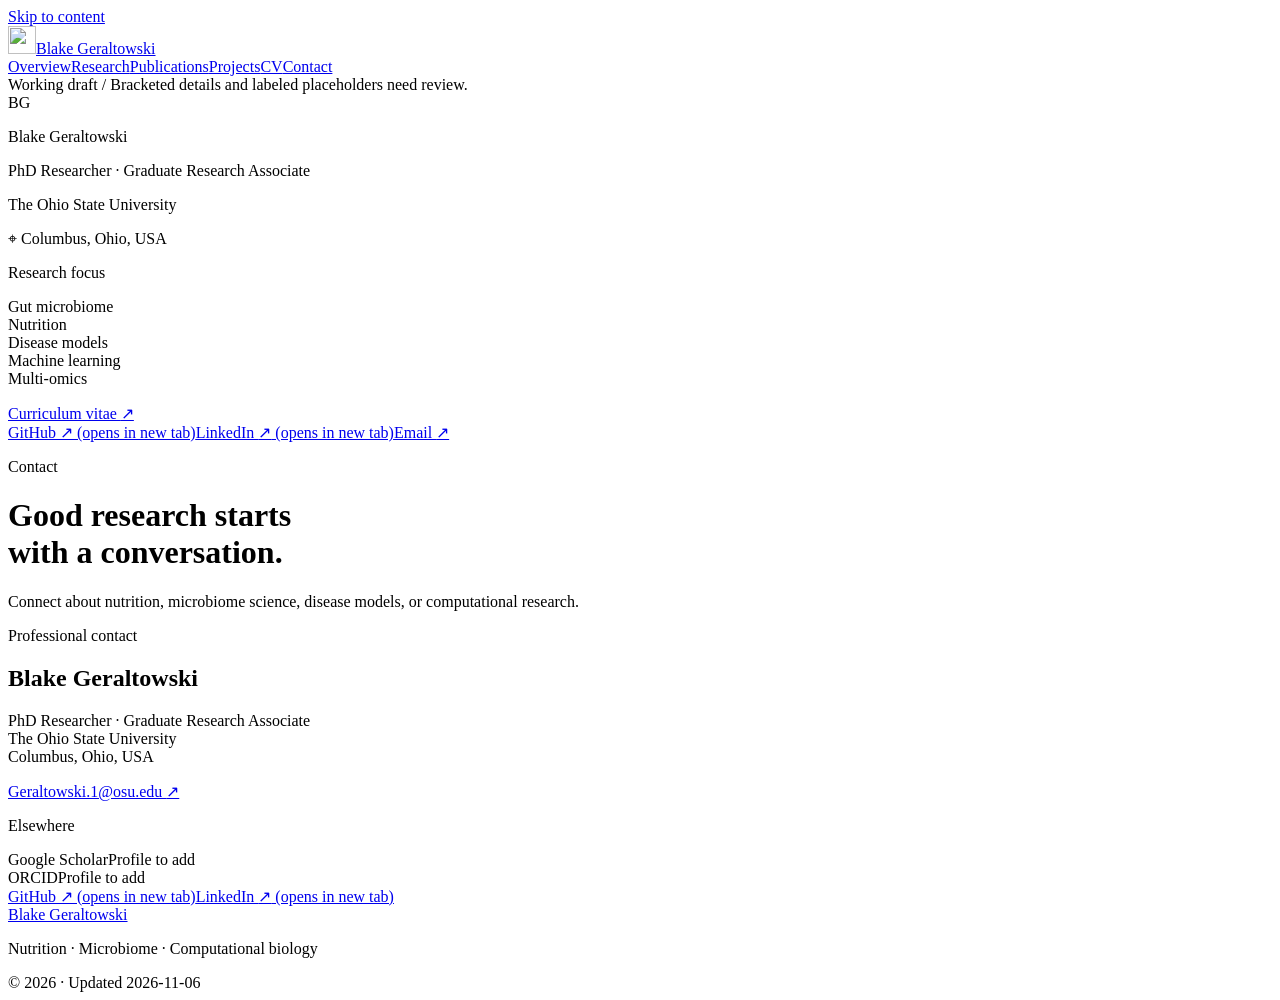
==== index.html @ 0b7410f5 "Add files via upload" ====
<!doctype html>
<html lang="en"><head><meta charset="utf-8"><meta name="viewport" content="width=device-width,initial-scale=1"><title>Contact | Blake Geraltowski — Nutrition & Microbiome Research</title><meta name="description" content="I study how dietary bioactive compounds and fiber interact with the gut microbiome and host biology, with interests in metabolic health, cognitive resilience, and multi-omics approaches."><meta name="theme-color" content="#264f43"><meta name="robots" content="noindex,nofollow"><meta property="og:title" content="Blake Geraltowski — Contact"><meta property="og:description" content="I study how dietary bioactive compounds and fiber interact with the gut microbiome and host biology, with interests in metabolic health, cognitive resilience, and multi-omics approaches."><meta property="og:type" content="website"><link rel="icon" href="../assets/favicon.svg" type="image/svg+xml"><link rel="stylesheet" href="../assets/style.css"><script src="../assets/site.js" defer></script></head>
<body data-page="contact"><a class="skip-link" href="#main">Skip to content</a><header class="site-header"><div class="header-inner"><a class="brand" href="../"><img src="../assets/favicon.svg" width="28" height="28" alt=""><span>Blake Geraltowski</span></a><button type="button" class="menu-toggle" aria-expanded="false" aria-controls="primary-navigation" hidden>Menu <span aria-hidden="true">☰</span></button><nav id="primary-navigation" aria-label="Primary navigation"><a href="../">Overview</a><a href="../research/">Research</a><a href="../publications/">Publications</a><a href="../projects/">Projects</a><a href="../cv/">CV</a><a href="../contact/" aria-current="page">Contact</a></nav></div></header>
<div class="draft-bar"><span class="status-dot" aria-hidden="true"></span> Working draft <span class="draft-divider" aria-hidden="true">/</span> Bracketed details and labeled placeholders need review.</div>
<div class="page-shell"><aside class="profile-sidebar"><div class="profile-monogram" aria-label="Blake Geraltowski initials"><span>BG</span><i aria-hidden="true"></i></div><p class="profile-name">Blake Geraltowski</p><p class="profile-role">PhD Researcher · Graduate Research Associate</p><p class="profile-institution">The Ohio State University</p><p class="profile-location"><span aria-hidden="true">⌖</span> Columbus, Ohio, USA</p><div class="sidebar-rule"></div><p class="eyebrow">Research focus</p><p class="sidebar-focus">Gut microbiome<br>Nutrition<br>Disease models<br>Machine learning<br>Multi-omics</p><a class="sidebar-cv" href="../cv/">Curriculum vitae <span aria-hidden="true">↗</span></a><div class="sidebar-social"><a class="" href="https://github.com/Blaeiou" target="_blank" rel="noopener noreferrer">GitHub <span aria-hidden="true">↗</span><span class="sr-only"> (opens in new tab)</span></a><a class="" href="https://www.linkedin.com/in/blaeio/" target="_blank" rel="noopener noreferrer">LinkedIn <span aria-hidden="true">↗</span><span class="sr-only"> (opens in new tab)</span></a><a href="mailto:Geraltowski.1@osu.edu">Email <span aria-hidden="true">↗</span></a></div></aside><main id="main" tabindex="-1"><header class="page-heading"><p class="eyebrow">Contact</p><h1>Good research starts<br>with a conversation.</h1><p class="lede">Connect about nutrition, microbiome science, disease models, or computational research.</p></header><div class="contact-grid"><section><p class="eyebrow">Professional contact</p><h2>Blake Geraltowski</h2><p>PhD Researcher · Graduate Research Associate<br>The Ohio State University<br>Columbus, Ohio, USA</p><a class="email-link" href="mailto:Geraltowski.1@osu.edu">Geraltowski.1@osu.edu <span aria-hidden="true">↗</span></a></section><section class="profile-links"><p class="eyebrow">Elsewhere</p><div class="profile-link unconfirmed">Google Scholar<span>Profile to add</span></div><div class="profile-link unconfirmed">ORCID<span>Profile to add</span></div><a class="profile-link" href="https://github.com/Blaeiou" target="_blank" rel="noopener noreferrer">GitHub <span aria-hidden="true">↗</span><span class="sr-only"> (opens in new tab)</span></a><a class="profile-link" href="https://www.linkedin.com/in/blaeio/" target="_blank" rel="noopener noreferrer">LinkedIn <span aria-hidden="true">↗</span><span class="sr-only"> (opens in new tab)</span></a></section></div></main></div>
<footer class="site-footer"><a href="../" class="footer-name">Blake Geraltowski</a><p>Nutrition · Microbiome · Computational biology</p><span>© 2026 · Updated 2026-11-06</span></footer></body></html>
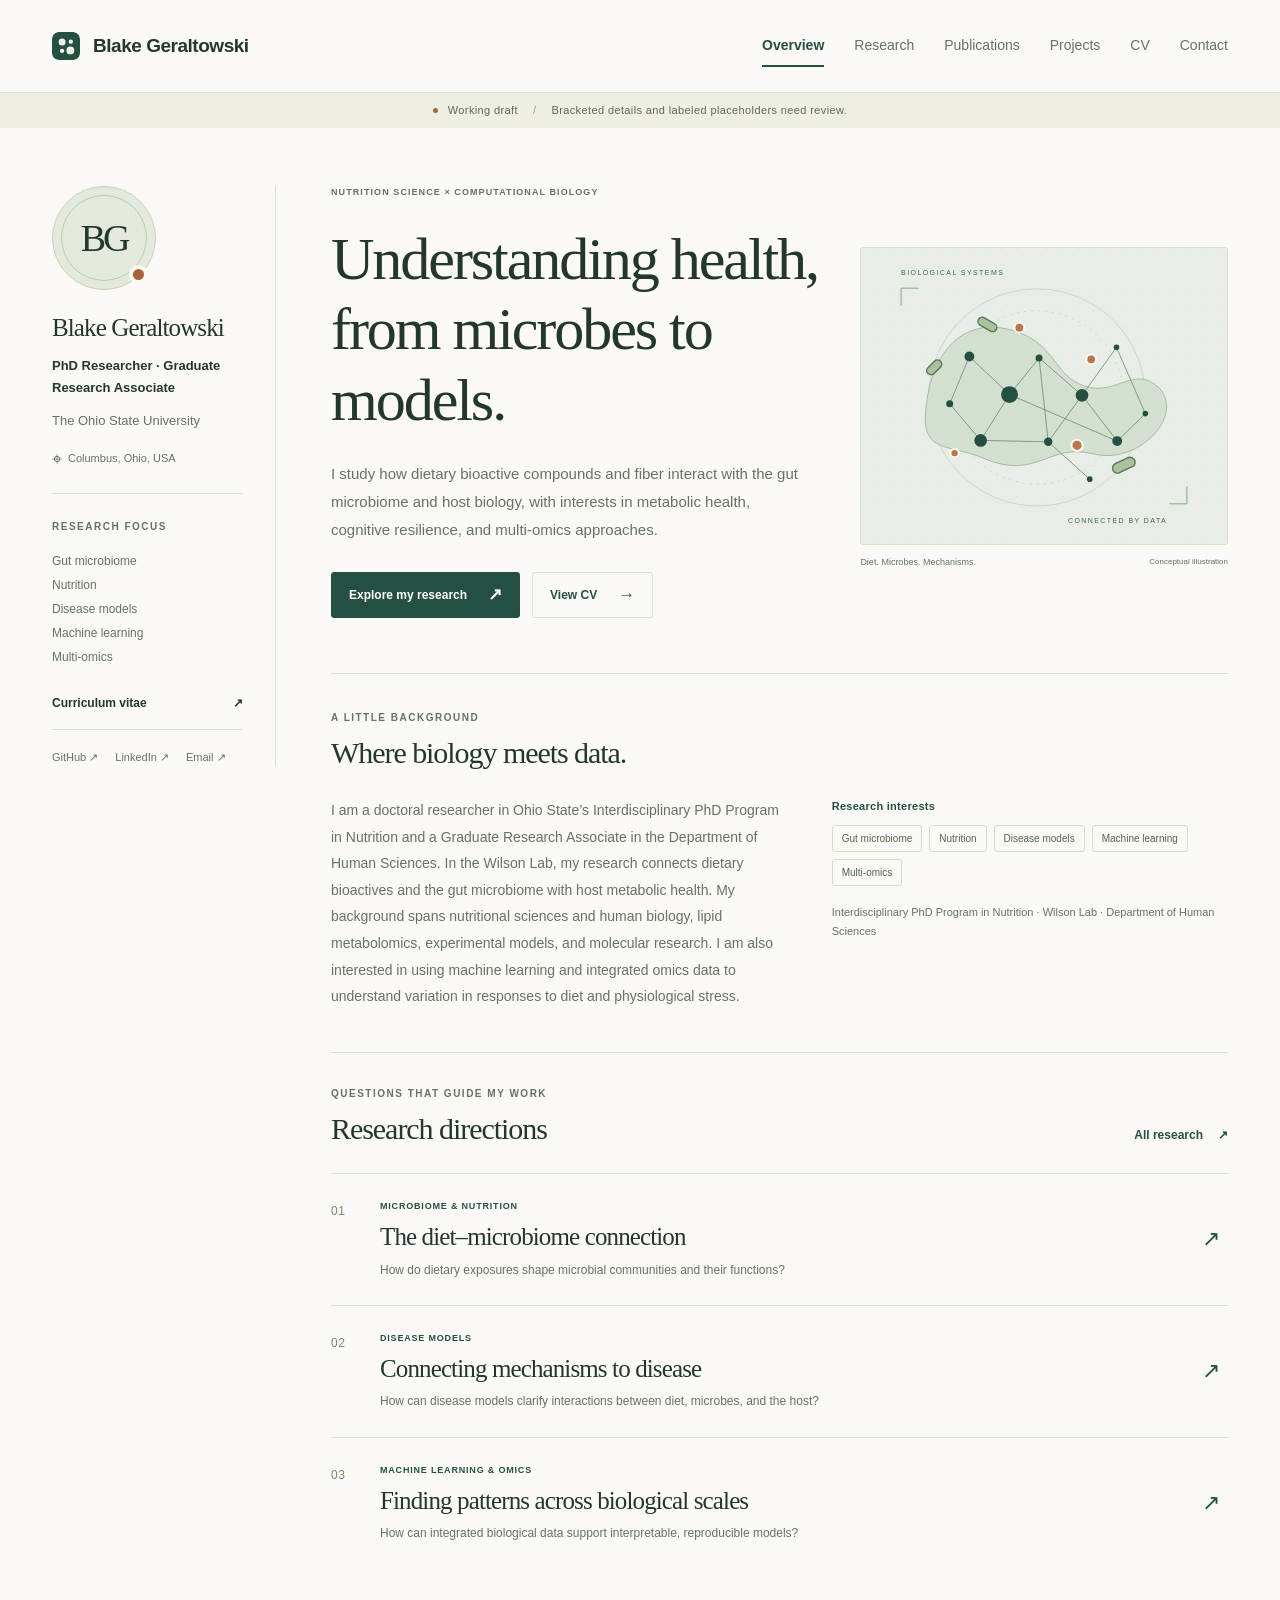
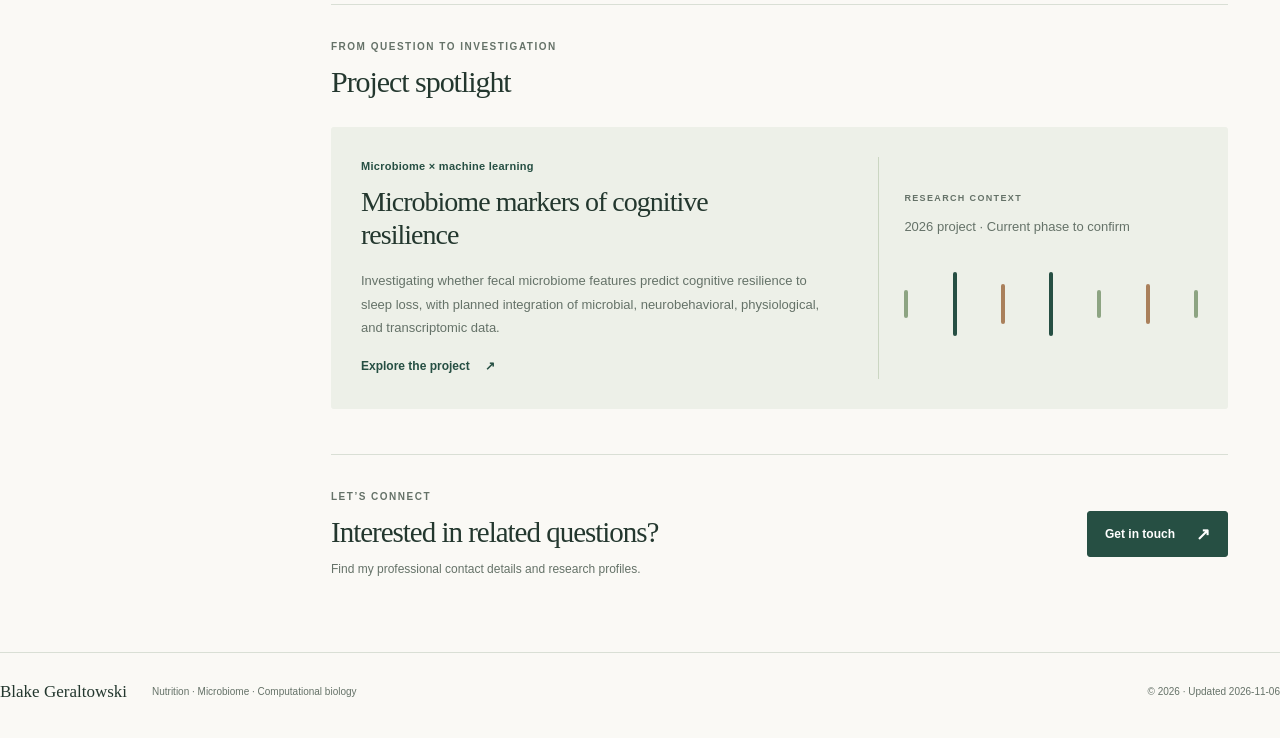
==== commit 368d4b31: "Restore academic website pages and asset folder structure" ====
--- a/index.html
+++ b/index.html
@@ -1,6 +1,10 @@
 <!doctype html>
-<html lang="en"><head><meta charset="utf-8"><meta name="viewport" content="width=device-width,initial-scale=1"><title>Contact | Blake Geraltowski — Nutrition & Microbiome Research</title><meta name="description" content="I study how dietary bioactive compounds and fiber interact with the gut microbiome and host biology, with interests in metabolic health, cognitive resilience, and multi-omics approaches."><meta name="theme-color" content="#264f43"><meta name="robots" content="noindex,nofollow"><meta property="og:title" content="Blake Geraltowski — Contact"><meta property="og:description" content="I study how dietary bioactive compounds and fiber interact with the gut microbiome and host biology, with interests in metabolic health, cognitive resilience, and multi-omics approaches."><meta property="og:type" content="website"><link rel="icon" href="../assets/favicon.svg" type="image/svg+xml"><link rel="stylesheet" href="../assets/style.css"><script src="../assets/site.js" defer></script></head>
-<body data-page="contact"><a class="skip-link" href="#main">Skip to content</a><header class="site-header"><div class="header-inner"><a class="brand" href="../"><img src="../assets/favicon.svg" width="28" height="28" alt=""><span>Blake Geraltowski</span></a><button type="button" class="menu-toggle" aria-expanded="false" aria-controls="primary-navigation" hidden>Menu <span aria-hidden="true">☰</span></button><nav id="primary-navigation" aria-label="Primary navigation"><a href="../">Overview</a><a href="../research/">Research</a><a href="../publications/">Publications</a><a href="../projects/">Projects</a><a href="../cv/">CV</a><a href="../contact/" aria-current="page">Contact</a></nav></div></header>
+<html lang="en"><head><meta charset="utf-8"><meta name="viewport" content="width=device-width,initial-scale=1"><title>Overview | Blake Geraltowski — Nutrition & Microbiome Research</title><meta name="description" content="I study how dietary bioactive compounds and fiber interact with the gut microbiome and host biology, with interests in metabolic health, cognitive resilience, and multi-omics approaches."><meta name="theme-color" content="#264f43"><meta name="robots" content="noindex,nofollow"><link rel="canonical" href="https://blaeiou.github.io/"><meta property="og:url" content="https://blaeiou.github.io/"><meta property="og:title" content="Blake Geraltowski — Overview"><meta property="og:description" content="I study how dietary bioactive compounds and fiber interact with the gut microbiome and host biology, with interests in metabolic health, cognitive resilience, and multi-omics approaches."><meta property="og:type" content="website"><link rel="icon" href="./assets/favicon.svg" type="image/svg+xml"><link rel="stylesheet" href="./assets/style.css"><script src="./assets/site.js" defer></script></head>
+<body data-page="overview"><a class="skip-link" href="#main">Skip to content</a><header class="site-header"><div class="header-inner"><a class="brand" href="./"><img src="./assets/favicon.svg" width="28" height="28" alt=""><span>Blake Geraltowski</span></a><button type="button" class="menu-toggle" aria-expanded="false" aria-controls="primary-navigation" hidden>Menu <span aria-hidden="true">☰</span></button><nav id="primary-navigation" aria-label="Primary navigation"><a href="./" aria-current="page">Overview</a><a href="./research/">Research</a><a href="./publications/">Publications</a><a href="./projects/">Projects</a><a href="./cv/">CV</a><a href="./contact/">Contact</a></nav></div></header>
 <div class="draft-bar"><span class="status-dot" aria-hidden="true"></span> Working draft <span class="draft-divider" aria-hidden="true">/</span> Bracketed details and labeled placeholders need review.</div>
-<div class="page-shell"><aside class="profile-sidebar"><div class="profile-monogram" aria-label="Blake Geraltowski initials"><span>BG</span><i aria-hidden="true"></i></div><p class="profile-name">Blake Geraltowski</p><p class="profile-role">PhD Researcher · Graduate Research Associate</p><p class="profile-institution">The Ohio State University</p><p class="profile-location"><span aria-hidden="true">⌖</span> Columbus, Ohio, USA</p><div class="sidebar-rule"></div><p class="eyebrow">Research focus</p><p class="sidebar-focus">Gut microbiome<br>Nutrition<br>Disease models<br>Machine learning<br>Multi-omics</p><a class="sidebar-cv" href="../cv/">Curriculum vitae <span aria-hidden="true">↗</span></a><div class="sidebar-social"><a class="" href="https://github.com/Blaeiou" target="_blank" rel="noopener noreferrer">GitHub <span aria-hidden="true">↗</span><span class="sr-only"> (opens in new tab)</span></a><a class="" href="https://www.linkedin.com/in/blaeio/" target="_blank" rel="noopener noreferrer">LinkedIn <span aria-hidden="true">↗</span><span class="sr-only"> (opens in new tab)</span></a><a href="mailto:Geraltowski.1@osu.edu">Email <span aria-hidden="true">↗</span></a></div></aside><main id="main" tabindex="-1"><header class="page-heading"><p class="eyebrow">Contact</p><h1>Good research starts<br>with a conversation.</h1><p class="lede">Connect about nutrition, microbiome science, disease models, or computational research.</p></header><div class="contact-grid"><section><p class="eyebrow">Professional contact</p><h2>Blake Geraltowski</h2><p>PhD Researcher · Graduate Research Associate<br>The Ohio State University<br>Columbus, Ohio, USA</p><a class="email-link" href="mailto:Geraltowski.1@osu.edu">Geraltowski.1@osu.edu <span aria-hidden="true">↗</span></a></section><section class="profile-links"><p class="eyebrow">Elsewhere</p><div class="profile-link unconfirmed">Google Scholar<span>Profile to add</span></div><div class="profile-link unconfirmed">ORCID<span>Profile to add</span></div><a class="profile-link" href="https://github.com/Blaeiou" target="_blank" rel="noopener noreferrer">GitHub <span aria-hidden="true">↗</span><span class="sr-only"> (opens in new tab)</span></a><a class="profile-link" href="https://www.linkedin.com/in/blaeio/" target="_blank" rel="noopener noreferrer">LinkedIn <span aria-hidden="true">↗</span><span class="sr-only"> (opens in new tab)</span></a></section></div></main></div>
-<footer class="site-footer"><a href="../" class="footer-name">Blake Geraltowski</a><p>Nutrition · Microbiome · Computational biology</p><span>© 2026 · Updated 2026-11-06</span></footer></body></html>+<div class="page-shell"><aside class="profile-sidebar"><div class="profile-monogram" aria-label="Blake Geraltowski initials"><span>BG</span><i aria-hidden="true"></i></div><p class="profile-name">Blake Geraltowski</p><p class="profile-role">PhD Researcher · Graduate Research Associate</p><p class="profile-institution">The Ohio State University</p><p class="profile-location"><span aria-hidden="true">⌖</span> Columbus, Ohio, USA</p><div class="sidebar-rule"></div><p class="eyebrow">Research focus</p><p class="sidebar-focus">Gut microbiome<br>Nutrition<br>Disease models<br>Machine learning<br>Multi-omics</p><a class="sidebar-cv" href="./cv/">Curriculum vitae <span aria-hidden="true">↗</span></a><div class="sidebar-social"><a class="" href="https://github.com/Blaeiou" target="_blank" rel="noopener noreferrer">GitHub <span aria-hidden="true">↗</span><span class="sr-only"> (opens in new tab)</span></a><a class="" href="https://www.linkedin.com/in/blaeio/" target="_blank" rel="noopener noreferrer">LinkedIn <span aria-hidden="true">↗</span><span class="sr-only"> (opens in new tab)</span></a><a href="mailto:Geraltowski.1@osu.edu">Email <span aria-hidden="true">↗</span></a></div></aside><main id="main" tabindex="-1"><section class="hero"><div class="hero-copy"><p class="eyebrow">Nutrition science × computational biology</p><h1>Understanding health, from microbes to models.</h1><p class="hero-intro">I study how dietary bioactive compounds and fiber interact with the gut microbiome and host biology, with interests in metabolic health, cognitive resilience, and multi-omics approaches.</p><div class="button-row"><a class="button primary" href="./research/">Explore my research <span aria-hidden="true">↗</span></a><a class="button secondary" href="./cv/">View CV <span aria-hidden="true">→</span></a></div></div><figure class="hero-art"><img src="./assets/research-map.svg" width="520" height="420" alt="Abstract microbial forms and a connected network represent research across biological scales."><figcaption>Diet. Microbes. Mechanisms. <span>Conceptual illustration</span></figcaption></figure></section>
+  <section class="about-section"><div class="section-heading"><div><p class="eyebrow">A little background</p><h2>Where biology meets data.</h2></div></div><div class="about-columns"><p>I am a doctoral researcher in Ohio State’s Interdisciplinary PhD Program in Nutrition and a Graduate Research Associate in the Department of Human Sciences. In the Wilson Lab, my research connects dietary bioactives and the gut microbiome with host metabolic health. My background spans nutritional sciences and human biology, lipid metabolomics, experimental models, and molecular research. I am also interested in using machine learning and integrated omics data to understand variation in responses to diet and physiological stress.</p><div><p class="small-label">Research interests</p><div class="tags"><span class="tag ">Gut microbiome</span><span class="tag ">Nutrition</span><span class="tag ">Disease models</span><span class="tag ">Machine learning</span><span class="tag ">Multi-omics</span></div><p class="subtle-note">Interdisciplinary PhD Program in Nutrition · Wilson Lab · Department of Human Sciences</p></div></div></section>
+  <section class="research-overview"><div class="section-heading"><div><p class="eyebrow">Questions that guide my work</p><h2>Research directions</h2></div><a class="text-link" href="./research/">All research <span aria-hidden="true">↗</span></a></div><div class="research-list"><a class="research-row" href="./research/#microbiome-nutrition"><span class="row-number">01</span><div><p class="small-label">Microbiome &amp; nutrition</p><h3>The diet–microbiome connection</h3><p>How do dietary exposures shape microbial communities and their functions?</p></div><span class="row-arrow" aria-hidden="true">↗</span></a><a class="research-row" href="./research/#disease-models"><span class="row-number">02</span><div><p class="small-label">Disease models</p><h3>Connecting mechanisms to disease</h3><p>How can disease models clarify interactions between diet, microbes, and the host?</p></div><span class="row-arrow" aria-hidden="true">↗</span></a><a class="research-row" href="./research/#ml-omics"><span class="row-number">03</span><div><p class="small-label">Machine learning &amp; omics</p><h3>Finding patterns across biological scales</h3><p>How can integrated biological data support interpretable, reproducible models?</p></div><span class="row-arrow" aria-hidden="true">↗</span></a></div></section>
+  <section class="featured-project"><div class="section-heading"><div><p class="eyebrow">From question to investigation</p><h2>Project spotlight</h2></div></div><div class="spotlight-inner"><div><p class="small-label">Microbiome × machine learning</p><h3>Microbiome markers of cognitive resilience</h3><p>Investigating whether fecal microbiome features predict cognitive resilience to sleep loss, with planned integration of microbial, neurobehavioral, physiological, and transcriptomic data.</p><a class="text-link" href="./projects/#microbiome-cognitive-resilience">Explore the project <span aria-hidden="true">↗</span></a></div><div class="project-aside"><p class="eyebrow">Research context</p><p>2026 project · Current phase to confirm</p><div class="line-motif" aria-hidden="true"><i></i><i></i><i></i><i></i><i></i><i></i><i></i></div></div></div></section>
+  <section class="contact-strip"><div><p class="eyebrow">Let’s connect</p><h2>Interested in related questions?</h2><p>Find my professional contact details and research profiles.</p></div><a class="button primary" href="./contact/">Get in touch <span aria-hidden="true">↗</span></a></section></main></div>
+<footer class="site-footer"><a href="./" class="footer-name">Blake Geraltowski</a><p>Nutrition · Microbiome · Computational biology</p><span>© 2026 · Updated 2026-11-06</span></footer></body></html>
--- a/assets/style.css
+++ b/assets/style.css
@@ -0,0 +1,200 @@
+@charset "UTF-8";
+:root{--paper:#faf9f5;--white:#fffefa;--ink:#23372e;--green:#264f43;--green-hover:#173b30;--muted:#657268;--line:#d9dfd5;--soft:#edf0e8;--amber:#85572b;--serif:Georgia,'Times New Roman',serif;--sans:'Segoe UI',Arial,sans-serif}
+*{box-sizing:border-box}
+html{scroll-behavior:smooth;scroll-padding-top:32px}
+body{margin:0;background:var(--paper);color:var(--ink);font:16px/1.65 var(--sans);-webkit-font-smoothing:antialiased}
+body,input,select,button{font-family:var(--sans)}
+a{color:inherit;text-decoration:none}
+button,input,select{font-size:inherit}
+button,a,input,summary,select{-webkit-tap-highlight-color:transparent}
+button{cursor:pointer}
+button:disabled{cursor:default}
+:focus-visible{outline:3px solid #a2502f;outline-offset:5px}
+[hidden]{display:none!important}
+::selection{background:#d5e2cb;color:#173b30}
+img{max-width:100%;height:auto;display:block}
+p{margin:0 0 1em}
+h1,h2,h3,h4{margin:0 0 .65em;font-weight:400;line-height:1.18;letter-spacing:-.035em}
+h1,h2,h3{font-family:var(--serif)}
+h1{font-size:clamp(42px,4.7vw,66px)}
+h2{font-size:34px}
+h3{font-size:26px}
+h4{font-family:var(--serif);font-size:22px}
+.sr-only{position:absolute!important;width:1px;height:1px;padding:0;margin:-1px;overflow:hidden;clip:rect(0,0,0,0);white-space:nowrap;border:0}
+.skip-link{position:fixed;top:-70px;left:24px;background:var(--green);padding:12px 20px;color:white;z-index:10}
+.skip-link:focus{top:12px}
+.site-header{background:var(--paper);border-bottom:1px solid var(--line)}
+.header-inner{max-width:1440px;margin:auto;min-height:92px;padding:18px 52px;display:flex;align-items:center;justify-content:space-between;gap:30px}
+.brand{font-size:19px;font-weight:650;display:flex;align-items:center;gap:13px;letter-spacing:-.025em;white-space:nowrap}
+.brand img{border-radius:7px}
+#primary-navigation{display:flex;gap:30px;align-items:center}
+#primary-navigation a{color:var(--muted);font-size:14px;padding:12px 0;position:relative}
+#primary-navigation a:hover{color:var(--green)}
+#primary-navigation [aria-current=page]{color:var(--green);font-weight:650}
+#primary-navigation [aria-current=page]::after{content:'';position:absolute;height:2px;background:var(--green);bottom:3px;left:0;right:0}
+.menu-toggle{display:none;background:transparent;border:1px solid var(--line);border-radius:4px;padding:8px 12px;color:var(--green)}
+.draft-bar{display:flex;justify-content:center;align-items:center;gap:10px;min-height:35px;padding:7px 20px;background:#eeeee5;color:#616955;font-size:11px;letter-spacing:.035em}
+.status-dot{height:5px;width:5px;border-radius:50%;background:#92733e;flex-shrink:0}
+.draft-divider{color:#939e8f;margin:0 5px}
+.page-shell{max-width:1440px;margin:auto;display:grid;grid-template-columns:224px minmax(0,1fr);gap:55px;padding:58px 52px 72px}
+.profile-sidebar{border-right:1px solid var(--line);padding-right:32px;align-self:start;position:sticky;top:32px}
+.profile-monogram{width:104px;height:104px;border-radius:50%;background:#e3e9dc;display:grid;place-items:center;position:relative;margin-bottom:23px;border:1px solid #c7d1be}
+.profile-monogram::after{content:'';position:absolute;inset:8px;border:1px solid #bccbb0;border-radius:50%}
+.profile-monogram span{font:38px var(--serif);letter-spacing:-.08em;position:relative;z-index:1}
+.profile-monogram i{position:absolute;width:19px;height:19px;background:#a7633c;bottom:5px;right:7px;border-radius:50%;border:4px solid var(--paper);z-index:2}
+.portrait{width:104px;height:104px;object-fit:cover;border-radius:50%;margin-bottom:23px}
+.profile-name{font-family:var(--serif);font-size:25px;line-height:1.2;letter-spacing:-.035em;margin-bottom:12px}
+.profile-role{font-size:13px;line-height:1.7;margin-bottom:11px;font-weight:600}
+.profile-institution{font-size:13px;line-height:1.7;color:var(--muted);margin-bottom:18px}
+.profile-location{font-size:11px;color:var(--muted);display:flex;gap:6px;line-height:1.5}
+.profile-location span{font-size:18px;line-height:1}
+.sidebar-rule{height:1px;background:var(--line);margin:25px 0}
+.eyebrow{font-size:10px;line-height:1.5;font-weight:650;letter-spacing:.15em;text-transform:uppercase;margin-bottom:15px;color:var(--muted)}
+.sidebar-focus{font-size:12px;line-height:2;color:var(--muted);margin-bottom:25px}
+.sidebar-cv{font-size:12px;font-weight:650;display:flex;justify-content:space-between;gap:10px;border-bottom:1px solid var(--line);padding-bottom:15px}
+.sidebar-social{padding-top:18px;display:flex;flex-wrap:wrap;gap:11px 17px}
+.sidebar-social a{font-size:11px;color:var(--muted)}
+.sidebar-social a:hover{color:var(--green);text-decoration:underline}
+main{min-width:0;outline:none}
+.hero{display:grid;grid-template-columns:minmax(0,1.15fr) minmax(250px,.85fr);gap:32px;align-items:center;padding:0 0 55px}
+.hero h1{max-width:580px;margin-bottom:24px}
+.hero .eyebrow{margin-bottom:24px;letter-spacing:.12em;font-size:9px}
+.hero-intro{font-size:15px;line-height:1.85;color:var(--muted);max-width:470px;margin-bottom:28px}
+.button-row{display:flex;flex-wrap:wrap;gap:12px;align-items:center}
+.button{display:inline-flex;align-items:center;justify-content:center;gap:21px;font-size:12px;line-height:1.5;padding:13px 17px;border-radius:3px;border:1px solid var(--line);font-weight:600;min-height:46px;transition:background .18s,color .18s}
+.primary{background:var(--green);border-color:var(--green);color:#fff}
+.primary:hover{background:var(--green-hover);border-color:var(--green-hover)}
+.secondary{background:transparent;color:var(--green)}
+.secondary:hover{background:var(--soft);border-color:#b9c6b6}
+.button span{font-size:17px;line-height:1}
+.hero-art{margin:0;align-self:center;position:relative;padding-top:13px}
+.hero-art img{width:100%;border:1px solid #d8e0d0;border-radius:3px}
+.hero-art figcaption{font-size:9px;color:var(--muted);padding-top:10px;display:flex;justify-content:space-between;gap:10px}
+.hero-art figcaption span{font-size:8px}
+.about-section{border-top:1px solid var(--line);padding:36px 0 42px}
+.section-heading{display:flex;justify-content:space-between;gap:20px;align-items:flex-end;margin-bottom:27px}
+.section-heading h2{font-size:30px;margin:0}
+.section-heading .eyebrow{margin-bottom:10px}
+.about-columns{display:grid;grid-template-columns:1.15fr 1fr;gap:45px}
+.about-columns>p{font-size:14px;line-height:1.9;color:var(--muted);margin-bottom:0}
+.small-label{font-size:11px;font-weight:650;letter-spacing:.025em;margin-bottom:10px;color:var(--green)}
+.tags{display:flex;flex-wrap:wrap;gap:7px}
+.tag{border:1px solid #d4dccc;border-radius:3px;font-size:10px;line-height:1.5;padding:5px 9px;color:#536550;background:transparent}
+.tag.quiet{border-color:transparent;background:#f0f1eb;color:var(--muted)}
+.subtle-note{font-size:11px!important;line-height:1.7!important;color:var(--muted);margin:17px 0 0}
+.text-link{font-size:12px;font-weight:600;color:var(--green);display:inline-flex;gap:15px;align-items:center;white-space:nowrap}
+.text-link:hover{text-decoration:underline;text-underline-offset:4px}
+.research-overview{padding:33px 0 36px;border-top:1px solid var(--line)}
+.research-row{display:grid;grid-template-columns:30px 1fr 20px;gap:19px;border-top:1px solid var(--line);padding:25px 6px 25px 0;align-items:start;transition:background .18s}
+.research-row:hover{background:#eef0e8}
+.row-number{font:12px/1.6 var(--sans);color:#798771;letter-spacing:.05em;padding-top:3px}
+.research-row .small-label{font-size:9px;letter-spacing:.09em;text-transform:uppercase;margin-bottom:8px}
+.research-row h3{font-size:25px;margin-bottom:8px}
+.research-row p:last-child{font-size:12px;color:var(--muted);line-height:1.7;margin:0}
+.row-arrow{font-size:22px;color:var(--green);padding-top:22px}
+.featured-project{border-top:1px solid var(--line);padding-top:34px;margin-bottom:45px}
+.spotlight-inner{display:grid;grid-template-columns:1.5fr 1fr;background:var(--soft);padding:30px;gap:38px;border-radius:3px}
+.spotlight-inner h3{font-size:28px;max-width:450px}
+.spotlight-inner p:not(.small-label):not(.eyebrow){font-size:13px;line-height:1.8;color:var(--muted)}
+.project-aside{border-left:1px solid #cbd6c2;padding:0 0 0 25px;display:flex;flex-direction:column;justify-content:center}
+.project-aside .eyebrow{font-size:9px;margin-bottom:10px}
+.line-motif{display:flex;align-items:center;justify-content:space-between;height:80px;gap:7px;margin-top:12px}
+.line-motif i{display:block;width:4px;height:35%;background:#8da482;border-radius:4px}
+.line-motif i:nth-child(2n){height:80%;background:var(--green)}
+.line-motif i:nth-child(3n){height:50%;background:#aa805b}
+.contact-strip{display:flex;justify-content:space-between;gap:30px;align-items:center;border-top:1px solid var(--line);padding-top:34px}
+.contact-strip h2{font-size:29px;margin-bottom:11px}
+.contact-strip p:not(.eyebrow){font-size:12px;color:var(--muted);margin:0}
+.contact-strip .eyebrow{margin-bottom:11px}
+.contact-strip .button{flex-shrink:0}
+.site-footer{max-width:1336px;margin:0 auto;padding:25px 0 32px;border-top:1px solid var(--line);display:flex;align-items:center;gap:25px;font-size:10px;color:var(--muted)}
+.site-footer .footer-name{font-family:var(--serif);font-size:17px;color:var(--ink)}
+.site-footer p{margin:0;flex:1}
+.page-heading{padding:0 0 38px}
+.page-heading h1{margin-bottom:23px;max-width:860px}
+.lede{font-size:16px;line-height:1.85;color:var(--muted);max-width:690px;margin-bottom:0}
+.research-intro{display:grid;grid-template-columns:1fr 1.15fr;gap:38px;align-items:center;background:var(--soft);padding:25px;margin-bottom:48px}
+.research-intro img{width:100%}
+.research-intro h2{font-size:29px}
+.research-intro p:not(.eyebrow){font-size:13px;color:var(--muted)}
+.research-detail{display:grid;grid-template-columns:135px 1fr;gap:30px;border-top:1px solid var(--line);padding:40px 0;scroll-margin-top:30px}
+.detail-index{font:22px var(--serif);color:#7b8b71;padding-top:5px}
+.detail-index span{display:block;font:10px/1.7 var(--sans);text-transform:uppercase;letter-spacing:.08em;max-width:105px;margin-top:10px}
+.research-detail h2{font-size:34px;max-width:600px}
+.research-detail p{font-size:14px;color:var(--muted)}
+.research-detail .research-question{font-family:var(--serif);font-size:20px;color:var(--green);line-height:1.5;letter-spacing:-.015em}
+.research-detail .small-label{font-size:10px;margin-top:25px;color:var(--green)}
+.editorial-note{background:#f0eee4;border-left:2px solid #a98755;padding:16px 20px;font-size:12px;line-height:1.8;color:#6c624e;margin-bottom:30px}
+.publication-toolbar{display:flex;gap:20px;margin:20px 0;align-items:end}
+.publication-toolbar label{display:flex;flex-direction:column;gap:8px;color:var(--muted);font-size:11px}
+.search-label{flex:1}
+input[type=search],select{border:1px solid #c5d0bf;background:var(--white);border-radius:3px;color:var(--ink);height:46px;padding:10px 13px;font-size:13px;max-width:100%;min-width:0}
+select{min-width:130px}
+.filter-chips{display:flex;flex-wrap:wrap;gap:8px;margin-bottom:25px}
+.filter-chip{font-size:11px;border:1px solid var(--line);background:transparent;color:var(--green);border-radius:20px;padding:9px 15px}
+.filter-chip[aria-pressed=true]{background:var(--green);color:white;border-color:var(--green)}
+.filter-chip:hover{border-color:var(--green)}
+.results-heading{display:flex;align-items:center;justify-content:space-between;gap:20px;border-bottom:1px solid var(--line);padding:14px 0}
+.results-heading p{font-size:11px;color:var(--muted);margin:0}
+.results-heading .subtle-note{font-size:10px!important;margin:0;text-align:right;max-width:250px}
+.publication{border-bottom:1px solid var(--line);padding:28px 0}
+.publication-top{display:flex;align-items:center;justify-content:space-between;gap:20px;margin-bottom:15px}
+.publication-year{font-size:11px;color:var(--muted)}
+.placeholder-label{color:var(--amber);font-size:10px;margin-bottom:8px}
+.publication h2{font-size:27px;line-height:1.35;max-width:780px;margin-bottom:15px}
+.authors{font-size:13px;color:var(--muted);margin-bottom:5px}
+.venue{font-size:13px;font-style:italic;color:var(--muted);margin-bottom:12px}
+.publication-actions{display:flex;gap:20px;flex-wrap:wrap;align-items:start;margin-top:20px;font-size:11px}
+.publication-actions>a{font-weight:600;text-decoration:underline;text-underline-offset:4px}
+.publication-actions details{flex:1;min-width:150px}
+summary{cursor:pointer;width:fit-content;font-size:12px;color:var(--green)}
+details p{font-size:13px;color:var(--muted);max-width:650px;padding:14px 0 0;margin-bottom:0}
+.text-button{background:transparent;padding:0;border:0;font-size:11px;color:var(--green);text-decoration:underline;text-underline-offset:4px;line-height:1.7}
+.empty-state{text-align:center;padding:60px 20px}
+.empty-state p{font-size:14px;color:var(--muted)}
+.project-jump{display:grid;grid-template-columns:repeat(3,1fr);gap:18px;padding-bottom:35px}
+.project-jump a{border-top:1px solid var(--line);padding:15px 0;font-size:12px;line-height:1.65;display:flex;flex-direction:column;gap:10px}
+.project-jump a:hover{color:#537b42}
+.project-jump span:first-child{font-size:10px;color:var(--muted)}
+.project-jump span:last-child{font-size:20px}
+.project-detail{border-top:1px solid var(--line);padding:36px 0 40px;scroll-margin-top:30px}
+.project-heading{display:flex;gap:20px;align-items:start}
+.project-heading .row-number{padding-top:1px}
+.project-heading .eyebrow{font-size:9px;margin-bottom:12px}
+.project-heading h2{font-size:36px;max-width:660px}
+.project-status{font-size:11px;color:#727b63;margin:0 0 20px 37px}
+.project-summary{font-size:16px;line-height:1.8;margin-left:37px;max-width:720px;color:var(--muted)}
+.project-detail dl{margin:28px 0 0 37px}
+.project-detail dl>div{display:grid;grid-template-columns:145px 1fr;gap:25px;border-top:1px solid var(--line);padding:20px 0}
+dt{font-size:11px;font-weight:650;color:var(--green)}
+dd{font-size:13px;color:var(--muted);margin:0;line-height:1.9}
+.cv-header{border-bottom:1px solid var(--line);margin-bottom:35px}
+.cv-header .button-row{margin-top:23px}
+.cv-layout{display:grid;grid-template-columns:145px 1fr;gap:35px}
+.cv-toc{position:sticky;top:32px;align-self:start;border-right:1px solid var(--line);padding-right:20px}
+.cv-toc .eyebrow{font-size:9px}
+.cv-toc a{font-size:10px;color:var(--muted);line-height:1.6;display:block;margin-bottom:13px}
+.cv-toc a:hover{color:var(--green);text-decoration:underline}
+.cv-body{min-width:0}
+.cv-body p,.cv-body li{font-size:13px;color:var(--muted);line-height:1.85;overflow-wrap:anywhere}
+.cv-body>p:first-child{font-size:24px;font-family:var(--serif);color:var(--ink)}
+.cv-body>p:first-child strong{font-weight:400}
+.cv-body h2{border-top:1px solid var(--line);font-size:28px;margin:34px 0 23px;padding-top:27px;scroll-margin-top:30px}
+.cv-body h3{font-size:20px;line-height:1.4;margin:25px 0 10px}
+.cv-body ul{padding-left:18px;margin:0 0 20px}
+.cv-body li{padding-left:3px;margin-bottom:6px}
+.cv-body a{text-decoration:underline;text-underline-offset:3px;color:var(--green)}
+.contact-grid{display:grid;grid-template-columns:1fr 1fr;gap:60px;border-top:1px solid var(--line);padding-top:40px}
+.contact-grid h2{font-size:32px}
+.contact-grid p:not(.eyebrow){font-size:14px;line-height:1.9;color:var(--muted)}
+.email-link{font-size:16px;color:var(--green);text-decoration:underline;text-underline-offset:5px;overflow-wrap:anywhere}
+.profile-link{display:flex;justify-content:space-between;padding:18px 0;border-bottom:1px solid var(--line);font-size:14px}
+.profile-link:hover:not(.unconfirmed){color:#537b42}
+.profile-link.unconfirmed{color:var(--muted);font-size:13px}
+.profile-link.unconfirmed span{font-size:10px}
+@media(min-width:1500px){.hero h1{font-size:69px}}
+@media(max-width:1200px){.header-inner{padding:17px 32px}#primary-navigation{gap:22px}.page-shell{padding:45px 32px 60px;grid-template-columns:190px minmax(0,1fr);gap:35px}.profile-sidebar{padding-right:25px}.hero{gap:24px;grid-template-columns:1.15fr .85fr}.hero h1{font-size:52px}.hero .eyebrow{font-size:8px}.hero-intro{font-size:14px}.button{gap:14px;font-size:11px;padding:12px 13px}.site-footer{margin:0 32px}.about-columns{gap:30px}.cv-layout{grid-template-columns:120px 1fr;gap:25px}}
+@media(max-width:980px){.page-shell{grid-template-columns:165px minmax(0,1fr);gap:30px}.profile-sidebar{padding-right:22px}.profile-name{font-size:23px}.hero{grid-template-columns:1fr}.hero h1{font-size:57px;max-width:650px}.hero-intro{max-width:590px}.hero-art{display:none}.hero .eyebrow{font-size:9px}.about-columns{grid-template-columns:1fr;gap:25px}.spotlight-inner{grid-template-columns:1fr}.project-aside{display:none}.research-detail{grid-template-columns:90px 1fr;gap:20px}.detail-index span{font-size:9px}.research-detail h2{font-size:30px}.research-intro{grid-template-columns:1fr;padding:25px}.research-intro img{display:none}.cv-layout{grid-template-columns:1fr}.cv-toc{position:static;display:flex;flex-wrap:wrap;gap:8px 15px;border-right:0;padding:0 0 20px;border-bottom:1px solid var(--line)}.cv-toc .eyebrow{width:100%;margin-bottom:3px}.cv-toc a{margin:0}.project-detail dl>div{grid-template-columns:1fr;gap:7px}.project-heading h2{font-size:31px}.contact-grid{gap:30px;grid-template-columns:1fr}.contact-strip{flex-direction:column;align-items:start;gap:22px}.site-footer{flex-wrap:wrap;gap:8px 20px}.site-footer>span{width:100%}}
+@media(max-width:760px){.header-inner{min-height:76px;padding:16px 22px;flex-wrap:wrap;gap:13px}.brand{font-size:17px}.brand img{width:25px;height:25px}.menu-toggle:not([hidden]){display:flex;align-items:center;gap:12px;font-size:12px}#primary-navigation{width:100%;gap:12px 24px;flex-wrap:wrap;border-top:1px solid var(--line);padding-top:5px}#primary-navigation a{font-size:13px}#primary-navigation.collapsible{display:none}#primary-navigation.collapsible.is-open{display:flex}.draft-bar{font-size:9px;padding:8px 22px;gap:6px;justify-content:flex-start;line-height:1.6}.draft-divider{margin:0 1px}.page-shell{display:block;padding:30px 22px 45px}.profile-sidebar{position:static;border-right:0;border-bottom:1px solid var(--line);padding:0 0 23px;margin-bottom:32px;display:grid;grid-template-columns:65px 1fr;gap:0 16px;align-items:start}.profile-monogram,.portrait{width:65px;height:65px;grid-row:1 / 5;margin:0}.profile-monogram span{font-size:26px}.profile-monogram::after{inset:5px}.profile-monogram i{width:15px;height:15px;bottom:0;right:0;border-width:3px}.profile-name{grid-column:2;font-size:23px;margin:0 0 5px}.profile-role{grid-column:2;font-size:10px;margin:0 0 3px;font-weight:500}.profile-institution{grid-column:2;font-size:11px;margin:0}.profile-location,.sidebar-rule,.profile-sidebar>.eyebrow,.sidebar-focus,.sidebar-cv,.sidebar-social{display:none}.hero{padding:0 0 38px}.hero h1{font-size:clamp(43px,8vw,61px);max-width:600px;margin-bottom:22px}.hero .eyebrow{font-size:9px;margin-bottom:20px}.hero-intro{font-size:14px;line-height:1.9;margin-bottom:25px}.button{font-size:11px;min-height:45px;padding:12px 16px;gap:18px}.about-section{padding:29px 0}.section-heading{margin-bottom:22px;align-items:center}.section-heading h2{font-size:28px}.section-heading .text-link{font-size:10px;gap:6px}.about-columns{gap:22px}.about-columns>p{font-size:13px}.research-overview{padding-top:29px}.research-row{grid-template-columns:22px 1fr 16px;gap:12px;padding:22px 0}.research-row h3{font-size:23px}.research-row .small-label{font-size:8px}.research-row p:last-child{font-size:12px}.featured-project{padding-top:29px;margin-bottom:35px}.spotlight-inner{padding:24px;gap:20px}.spotlight-inner h3{font-size:27px}.contact-strip{padding-top:29px}.contact-strip h2{font-size:28px}.site-footer{margin:0 22px;padding:23px 0 26px;display:block}.site-footer>*{display:block;margin-bottom:8px!important}.site-footer p{font-size:9px}.site-footer span{font-size:9px}.page-heading h1{font-size:44px;line-height:1.16}.page-heading{padding-bottom:30px}.lede{font-size:14px}.research-intro{margin-bottom:30px}.research-detail{grid-template-columns:1fr;gap:12px;padding:29px 0}.detail-index{display:flex;align-items:center;gap:15px;font-size:17px}.detail-index span{max-width:none;font-size:9px;margin:0}.research-detail h2{font-size:29px}.research-detail p{font-size:13px}.research-detail .research-question{font-size:19px}.editorial-note{font-size:11px;padding:14px 16px}.publication-toolbar{gap:12px}.publication-toolbar label{font-size:10px}input[type=search],select{font-size:12px;height:45px}select{min-width:90px;padding:8px}.filter-chip{font-size:10px;padding:9px 12px}.results-heading{align-items:start}.results-heading p{font-size:10px}.results-heading .subtle-note{font-size:9px!important;max-width:140px}.publication{padding:24px 0}.publication h2{font-size:25px}.publication-actions{gap:13px}.project-jump{gap:15px;grid-template-columns:1fr;padding-bottom:10px}.project-jump a{display:grid;grid-template-columns:20px 1fr 15px;gap:13px;padding:15px 0}.project-heading{gap:12px}.project-heading h2{font-size:29px}.project-status,.project-summary,.project-detail dl{margin-left:0}.project-summary{font-size:14px}.project-status{font-size:10px}.project-detail{padding:29px 0}.project-detail dl{margin-top:22px}.contact-grid{padding-top:29px}.contact-grid h2{font-size:29px}.cv-body h2{font-size:27px}.cv-body h3{font-size:21px}.cv-body p,.cv-body li{font-size:12px}.cv-header .subtle-note{font-size:10px!important}}
+@media(prefers-reduced-motion:reduce){html{scroll-behavior:auto}*{transition:none!important}}
+@media print{@page{size:A4;margin:16mm}body{background:white;color:#111;font:10pt/1.5 Arial,sans-serif}.site-header,.draft-bar,.profile-sidebar,.site-footer,.skip-link,.cv-toc,.cv-header .button-row,.cv-header>.subtle-note{display:none!important}.page-shell{display:block;padding:0;margin:0;max-width:none}.cv-layout{display:block}.page-heading{padding:0 0 12pt;margin-bottom:18pt}.cv-header{border-bottom:1px solid #aaa}.cv-header .eyebrow{font-size:8pt;color:#444}.cv-header h1{font-size:30pt;color:black}.cv-header .lede{font-size:12pt;color:#333}.cv-body h2{font-size:16pt;border:0;padding:10pt 0 0;margin:16pt 0 9pt;break-after:avoid;color:black}.cv-body h3{font-size:12pt;margin:11pt 0 5pt;break-after:avoid;color:black}.cv-body p,.cv-body li{font-size:9pt;line-height:1.5;color:#222}.cv-body>p:first-child{font-size:18pt}.cv-body ul{margin-bottom:8pt}.cv-body li{margin-bottom:3pt}.cv-body a{color:black}h1,h2,h3,h4{break-after:avoid}p,li{orphans:3;widows:3}a{text-decoration:none}main{width:100%}.project-detail,.publication{break-inside:avoid}}
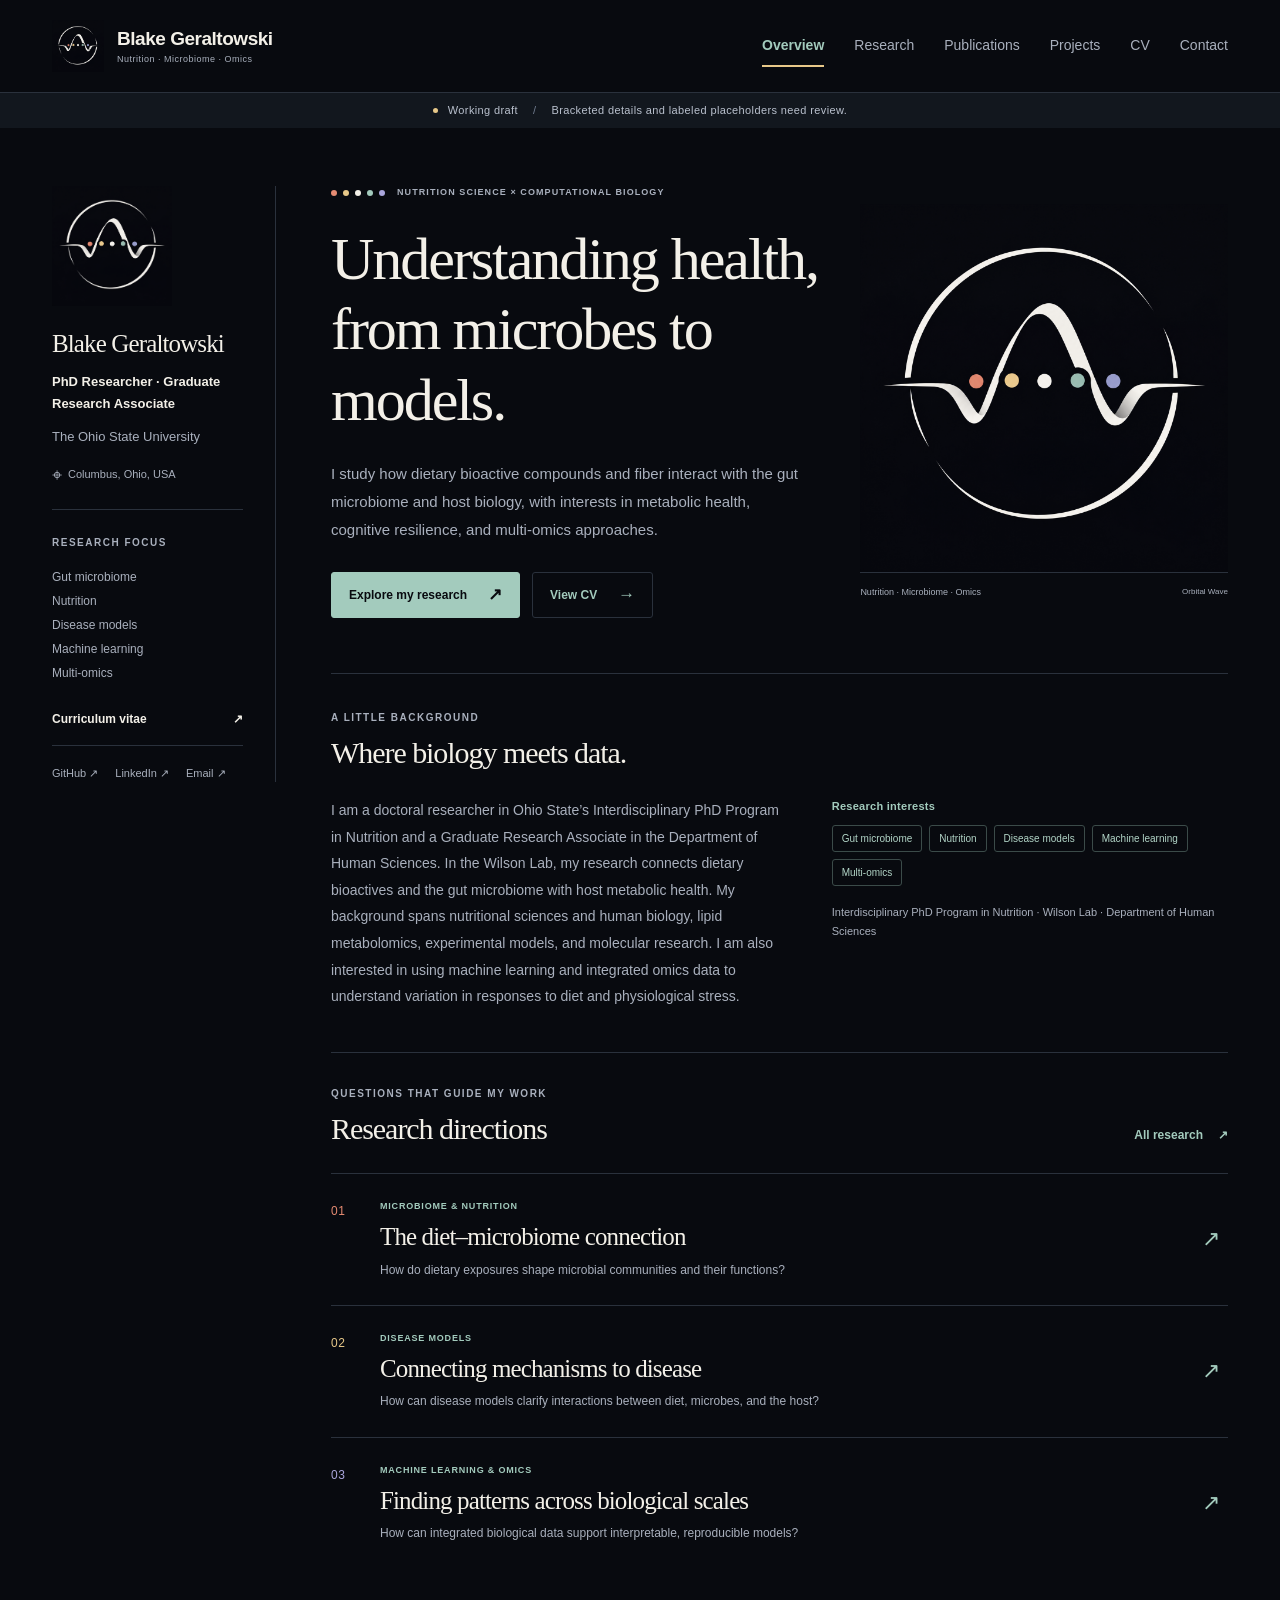
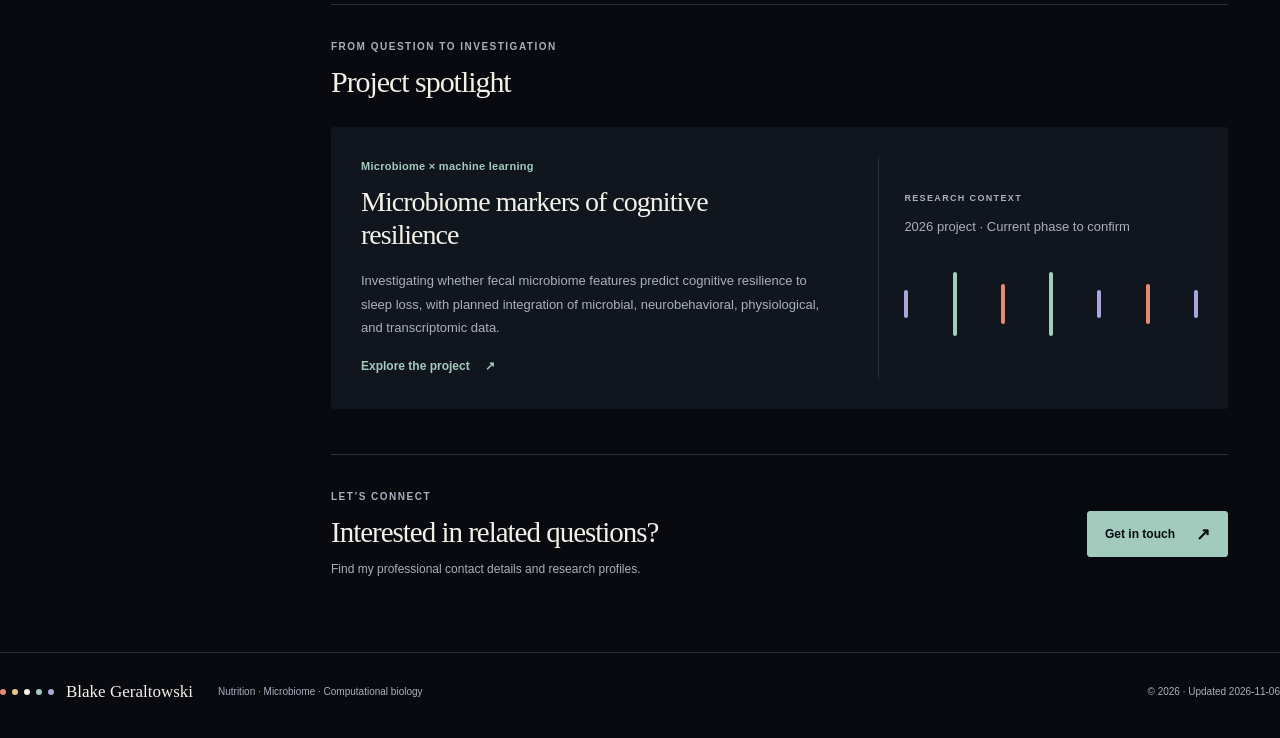
==== commit 20a8ffff: "Apply Orbital Wave logo and matching dark academic theme" ====
--- a/index.html
+++ b/index.html
@@ -1,10 +1,10 @@
 <!doctype html>
-<html lang="en"><head><meta charset="utf-8"><meta name="viewport" content="width=device-width,initial-scale=1"><title>Overview | Blake Geraltowski — Nutrition & Microbiome Research</title><meta name="description" content="I study how dietary bioactive compounds and fiber interact with the gut microbiome and host biology, with interests in metabolic health, cognitive resilience, and multi-omics approaches."><meta name="theme-color" content="#264f43"><meta name="robots" content="noindex,nofollow"><link rel="canonical" href="https://blaeiou.github.io/"><meta property="og:url" content="https://blaeiou.github.io/"><meta property="og:title" content="Blake Geraltowski — Overview"><meta property="og:description" content="I study how dietary bioactive compounds and fiber interact with the gut microbiome and host biology, with interests in metabolic health, cognitive resilience, and multi-omics approaches."><meta property="og:type" content="website"><link rel="icon" href="./assets/favicon.svg" type="image/svg+xml"><link rel="stylesheet" href="./assets/style.css"><script src="./assets/site.js" defer></script></head>
-<body data-page="overview"><a class="skip-link" href="#main">Skip to content</a><header class="site-header"><div class="header-inner"><a class="brand" href="./"><img src="./assets/favicon.svg" width="28" height="28" alt=""><span>Blake Geraltowski</span></a><button type="button" class="menu-toggle" aria-expanded="false" aria-controls="primary-navigation" hidden>Menu <span aria-hidden="true">☰</span></button><nav id="primary-navigation" aria-label="Primary navigation"><a href="./" aria-current="page">Overview</a><a href="./research/">Research</a><a href="./publications/">Publications</a><a href="./projects/">Projects</a><a href="./cv/">CV</a><a href="./contact/">Contact</a></nav></div></header>
+<html lang="en"><head><meta charset="utf-8"><meta name="viewport" content="width=device-width,initial-scale=1"><title>Overview | Blake Geraltowski — Nutrition & Microbiome Research</title><meta name="description" content="I study how dietary bioactive compounds and fiber interact with the gut microbiome and host biology, with interests in metabolic health, cognitive resilience, and multi-omics approaches."><meta name="theme-color" content="#080a0f"><meta name="robots" content="noindex,nofollow"><link rel="canonical" href="https://blaeiou.github.io/"><meta property="og:url" content="https://blaeiou.github.io/"><meta property="og:title" content="Blake Geraltowski — Overview"><meta property="og:description" content="I study how dietary bioactive compounds and fiber interact with the gut microbiome and host biology, with interests in metabolic health, cognitive resilience, and multi-omics approaches."><meta property="og:type" content="website"><link rel="icon" href="./assets/orbital-wave-logo.png" type="image/png"><link rel="apple-touch-icon" href="./assets/orbital-wave-logo.png"><link rel="stylesheet" href="./assets/style.css?v=39d2997bb7"><script src="./assets/site.js?v=39d2997bb7" defer></script></head>
+<body data-page="overview"><a class="skip-link" href="#main">Skip to content</a><header class="site-header"><div class="header-inner"><a class="brand" href="./"><img src="./assets/orbital-wave-logo.png" width="52" height="52" alt=""><span class="brand-wordmark"><span>Blake Geraltowski</span><span class="brand-descriptor">Nutrition · Microbiome · Omics</span></span></a><button type="button" class="menu-toggle" aria-expanded="false" aria-controls="primary-navigation" hidden>Menu <span aria-hidden="true">☰</span></button><nav id="primary-navigation" aria-label="Primary navigation"><a href="./" aria-current="page">Overview</a><a href="./research/">Research</a><a href="./publications/">Publications</a><a href="./projects/">Projects</a><a href="./cv/">CV</a><a href="./contact/">Contact</a></nav></div></header>
 <div class="draft-bar"><span class="status-dot" aria-hidden="true"></span> Working draft <span class="draft-divider" aria-hidden="true">/</span> Bracketed details and labeled placeholders need review.</div>
-<div class="page-shell"><aside class="profile-sidebar"><div class="profile-monogram" aria-label="Blake Geraltowski initials"><span>BG</span><i aria-hidden="true"></i></div><p class="profile-name">Blake Geraltowski</p><p class="profile-role">PhD Researcher · Graduate Research Associate</p><p class="profile-institution">The Ohio State University</p><p class="profile-location"><span aria-hidden="true">⌖</span> Columbus, Ohio, USA</p><div class="sidebar-rule"></div><p class="eyebrow">Research focus</p><p class="sidebar-focus">Gut microbiome<br>Nutrition<br>Disease models<br>Machine learning<br>Multi-omics</p><a class="sidebar-cv" href="./cv/">Curriculum vitae <span aria-hidden="true">↗</span></a><div class="sidebar-social"><a class="" href="https://github.com/Blaeiou" target="_blank" rel="noopener noreferrer">GitHub <span aria-hidden="true">↗</span><span class="sr-only"> (opens in new tab)</span></a><a class="" href="https://www.linkedin.com/in/blaeio/" target="_blank" rel="noopener noreferrer">LinkedIn <span aria-hidden="true">↗</span><span class="sr-only"> (opens in new tab)</span></a><a href="mailto:Geraltowski.1@osu.edu">Email <span aria-hidden="true">↗</span></a></div></aside><main id="main" tabindex="-1"><section class="hero"><div class="hero-copy"><p class="eyebrow">Nutrition science × computational biology</p><h1>Understanding health, from microbes to models.</h1><p class="hero-intro">I study how dietary bioactive compounds and fiber interact with the gut microbiome and host biology, with interests in metabolic health, cognitive resilience, and multi-omics approaches.</p><div class="button-row"><a class="button primary" href="./research/">Explore my research <span aria-hidden="true">↗</span></a><a class="button secondary" href="./cv/">View CV <span aria-hidden="true">→</span></a></div></div><figure class="hero-art"><img src="./assets/research-map.svg" width="520" height="420" alt="Abstract microbial forms and a connected network represent research across biological scales."><figcaption>Diet. Microbes. Mechanisms. <span>Conceptual illustration</span></figcaption></figure></section>
+<div class="page-shell"><aside class="profile-sidebar"><div class="profile-mark"><img src="./assets/orbital-wave-logo.png" width="120" height="120" alt="Orbital Wave logo: an ivory orbit and wave with coral, gold, ivory, mint, and lavender dots"></div><p class="profile-name">Blake Geraltowski</p><p class="profile-role">PhD Researcher · Graduate Research Associate</p><p class="profile-institution">The Ohio State University</p><p class="profile-location"><span aria-hidden="true">⌖</span> Columbus, Ohio, USA</p><div class="sidebar-rule"></div><p class="eyebrow">Research focus</p><p class="sidebar-focus">Gut microbiome<br>Nutrition<br>Disease models<br>Machine learning<br>Multi-omics</p><a class="sidebar-cv" href="./cv/">Curriculum vitae <span aria-hidden="true">↗</span></a><div class="sidebar-social"><a class="" href="https://github.com/Blaeiou" target="_blank" rel="noopener noreferrer">GitHub <span aria-hidden="true">↗</span><span class="sr-only"> (opens in new tab)</span></a><a class="" href="https://www.linkedin.com/in/blaeio/" target="_blank" rel="noopener noreferrer">LinkedIn <span aria-hidden="true">↗</span><span class="sr-only"> (opens in new tab)</span></a><a href="mailto:Geraltowski.1@osu.edu">Email <span aria-hidden="true">↗</span></a></div></aside><main id="main" tabindex="-1"><section class="hero"><div class="hero-copy"><div class="hero-kicker"><span class="palette-dots" aria-hidden="true"><i></i><i></i><i></i><i></i><i></i></span><p class="eyebrow">Nutrition science × computational biology</p></div><h1>Understanding health, from microbes to models.</h1><p class="hero-intro">I study how dietary bioactive compounds and fiber interact with the gut microbiome and host biology, with interests in metabolic health, cognitive resilience, and multi-omics approaches.</p><div class="button-row"><a class="button primary" href="./research/">Explore my research <span aria-hidden="true">↗</span></a><a class="button secondary" href="./cv/">View CV <span aria-hidden="true">→</span></a></div></div><figure class="hero-art logo-art"><img src="./assets/orbital-wave-logo.png" width="1254" height="1254" alt="Orbital Wave logo: an ivory orbit and wave with coral, gold, ivory, mint, and lavender dots"><figcaption>Nutrition · Microbiome · Omics <span>Orbital Wave</span></figcaption></figure></section>
   <section class="about-section"><div class="section-heading"><div><p class="eyebrow">A little background</p><h2>Where biology meets data.</h2></div></div><div class="about-columns"><p>I am a doctoral researcher in Ohio State’s Interdisciplinary PhD Program in Nutrition and a Graduate Research Associate in the Department of Human Sciences. In the Wilson Lab, my research connects dietary bioactives and the gut microbiome with host metabolic health. My background spans nutritional sciences and human biology, lipid metabolomics, experimental models, and molecular research. I am also interested in using machine learning and integrated omics data to understand variation in responses to diet and physiological stress.</p><div><p class="small-label">Research interests</p><div class="tags"><span class="tag ">Gut microbiome</span><span class="tag ">Nutrition</span><span class="tag ">Disease models</span><span class="tag ">Machine learning</span><span class="tag ">Multi-omics</span></div><p class="subtle-note">Interdisciplinary PhD Program in Nutrition · Wilson Lab · Department of Human Sciences</p></div></div></section>
   <section class="research-overview"><div class="section-heading"><div><p class="eyebrow">Questions that guide my work</p><h2>Research directions</h2></div><a class="text-link" href="./research/">All research <span aria-hidden="true">↗</span></a></div><div class="research-list"><a class="research-row" href="./research/#microbiome-nutrition"><span class="row-number">01</span><div><p class="small-label">Microbiome &amp; nutrition</p><h3>The diet–microbiome connection</h3><p>How do dietary exposures shape microbial communities and their functions?</p></div><span class="row-arrow" aria-hidden="true">↗</span></a><a class="research-row" href="./research/#disease-models"><span class="row-number">02</span><div><p class="small-label">Disease models</p><h3>Connecting mechanisms to disease</h3><p>How can disease models clarify interactions between diet, microbes, and the host?</p></div><span class="row-arrow" aria-hidden="true">↗</span></a><a class="research-row" href="./research/#ml-omics"><span class="row-number">03</span><div><p class="small-label">Machine learning &amp; omics</p><h3>Finding patterns across biological scales</h3><p>How can integrated biological data support interpretable, reproducible models?</p></div><span class="row-arrow" aria-hidden="true">↗</span></a></div></section>
   <section class="featured-project"><div class="section-heading"><div><p class="eyebrow">From question to investigation</p><h2>Project spotlight</h2></div></div><div class="spotlight-inner"><div><p class="small-label">Microbiome × machine learning</p><h3>Microbiome markers of cognitive resilience</h3><p>Investigating whether fecal microbiome features predict cognitive resilience to sleep loss, with planned integration of microbial, neurobehavioral, physiological, and transcriptomic data.</p><a class="text-link" href="./projects/#microbiome-cognitive-resilience">Explore the project <span aria-hidden="true">↗</span></a></div><div class="project-aside"><p class="eyebrow">Research context</p><p>2026 project · Current phase to confirm</p><div class="line-motif" aria-hidden="true"><i></i><i></i><i></i><i></i><i></i><i></i><i></i></div></div></div></section>
   <section class="contact-strip"><div><p class="eyebrow">Let’s connect</p><h2>Interested in related questions?</h2><p>Find my professional contact details and research profiles.</p></div><a class="button primary" href="./contact/">Get in touch <span aria-hidden="true">↗</span></a></section></main></div>
-<footer class="site-footer"><a href="./" class="footer-name">Blake Geraltowski</a><p>Nutrition · Microbiome · Computational biology</p><span>© 2026 · Updated 2026-11-06</span></footer></body></html>+<footer class="site-footer"><a href="./" class="footer-name"><span class="palette-dots" aria-hidden="true"><i></i><i></i><i></i><i></i><i></i></span><span>Blake Geraltowski</span></a><p>Nutrition · Microbiome · Computational biology</p><span>© 2026 · Updated 2026-11-06</span></footer></body></html>
--- a/assets/style.css
+++ b/assets/style.css
@@ -1,5 +1,5 @@
 @charset "UTF-8";
-:root{--paper:#faf9f5;--white:#fffefa;--ink:#23372e;--green:#264f43;--green-hover:#173b30;--muted:#657268;--line:#d9dfd5;--soft:#edf0e8;--amber:#85572b;--serif:Georgia,'Times New Roman',serif;--sans:'Segoe UI',Arial,sans-serif}
+:root{color-scheme:dark;--paper:#080a0f;--white:#11151d;--ink:#f3f0e8;--accent:#a3cbbd;--accent-hover:#c7e4d8;--muted:#a9b0bd;--line:#2a313c;--soft:#11161e;--amber:#e6c584;--coral:#e58b72;--gold:#e7c889;--mint:#a3cbbd;--lavender:#aaa6dc;--serif:Georgia,'Times New Roman',serif;--sans:'Segoe UI',Arial,sans-serif}
 *{box-sizing:border-box}
 html{scroll-behavior:smooth;scroll-padding-top:32px}
 body{margin:0;background:var(--paper);color:var(--ink);font:16px/1.65 var(--sans);-webkit-font-smoothing:antialiased}
@@ -9,9 +9,9 @@
 button,a,input,summary,select{-webkit-tap-highlight-color:transparent}
 button{cursor:pointer}
 button:disabled{cursor:default}
-:focus-visible{outline:3px solid #a2502f;outline-offset:5px}
+:focus-visible{outline:3px solid #e7c889;outline-offset:5px}
 [hidden]{display:none!important}
-::selection{background:#d5e2cb;color:#173b30}
+::selection{background:#a3cbbd;color:#080a0f}
 img{max-width:100%;height:auto;display:block}
 p{margin:0 0 1em}
 h1,h2,h3,h4{margin:0 0 .65em;font-weight:400;line-height:1.18;letter-spacing:-.035em}
@@ -21,27 +21,27 @@
 h3{font-size:26px}
 h4{font-family:var(--serif);font-size:22px}
 .sr-only{position:absolute!important;width:1px;height:1px;padding:0;margin:-1px;overflow:hidden;clip:rect(0,0,0,0);white-space:nowrap;border:0}
-.skip-link{position:fixed;top:-70px;left:24px;background:var(--green);padding:12px 20px;color:white;z-index:10}
+.skip-link{position:fixed;top:-70px;left:24px;background:var(--accent);padding:12px 20px;color:var(--paper);z-index:10}
 .skip-link:focus{top:12px}
 .site-header{background:var(--paper);border-bottom:1px solid var(--line)}
 .header-inner{max-width:1440px;margin:auto;min-height:92px;padding:18px 52px;display:flex;align-items:center;justify-content:space-between;gap:30px}
 .brand{font-size:19px;font-weight:650;display:flex;align-items:center;gap:13px;letter-spacing:-.025em;white-space:nowrap}
-.brand img{border-radius:7px}
+.brand img{width:52px;height:52px;object-fit:contain;flex-shrink:0;border-radius:0}
+.brand-wordmark{display:flex;flex-direction:column;gap:3px;line-height:1.2}
+.brand-descriptor{font-size:9px;font-weight:400;letter-spacing:.055em;color:var(--muted)}
 #primary-navigation{display:flex;gap:30px;align-items:center}
 #primary-navigation a{color:var(--muted);font-size:14px;padding:12px 0;position:relative}
-#primary-navigation a:hover{color:var(--green)}
-#primary-navigation [aria-current=page]{color:var(--green);font-weight:650}
-#primary-navigation [aria-current=page]::after{content:'';position:absolute;height:2px;background:var(--green);bottom:3px;left:0;right:0}
-.menu-toggle{display:none;background:transparent;border:1px solid var(--line);border-radius:4px;padding:8px 12px;color:var(--green)}
-.draft-bar{display:flex;justify-content:center;align-items:center;gap:10px;min-height:35px;padding:7px 20px;background:#eeeee5;color:#616955;font-size:11px;letter-spacing:.035em}
-.status-dot{height:5px;width:5px;border-radius:50%;background:#92733e;flex-shrink:0}
-.draft-divider{color:#939e8f;margin:0 5px}
+#primary-navigation a:hover{color:var(--accent)}
+#primary-navigation [aria-current=page]{color:var(--accent);font-weight:650}
+#primary-navigation [aria-current=page]::after{content:'';position:absolute;height:2px;background:var(--accent);bottom:3px;left:0;right:0}
+.menu-toggle{display:none;background:transparent;border:1px solid var(--line);border-radius:4px;padding:8px 12px;color:var(--accent)}
+.draft-bar{display:flex;justify-content:center;align-items:center;gap:10px;min-height:35px;padding:7px 20px;background:#12171e;color:#b9c0cd;font-size:11px;letter-spacing:.035em}
+.status-dot{height:5px;width:5px;border-radius:50%;background:#e7c889;flex-shrink:0}
+.draft-divider{color:#717d90;margin:0 5px}
 .page-shell{max-width:1440px;margin:auto;display:grid;grid-template-columns:224px minmax(0,1fr);gap:55px;padding:58px 52px 72px}
 .profile-sidebar{border-right:1px solid var(--line);padding-right:32px;align-self:start;position:sticky;top:32px}
-.profile-monogram{width:104px;height:104px;border-radius:50%;background:#e3e9dc;display:grid;place-items:center;position:relative;margin-bottom:23px;border:1px solid #c7d1be}
-.profile-monogram::after{content:'';position:absolute;inset:8px;border:1px solid #bccbb0;border-radius:50%}
-.profile-monogram span{font:38px var(--serif);letter-spacing:-.08em;position:relative;z-index:1}
-.profile-monogram i{position:absolute;width:19px;height:19px;background:#a7633c;bottom:5px;right:7px;border-radius:50%;border:4px solid var(--paper);z-index:2}
+.profile-mark{width:120px;height:120px;margin:0 0 23px}
+.profile-mark img{width:100%;height:100%;object-fit:contain}
 .portrait{width:104px;height:104px;object-fit:cover;border-radius:50%;margin-bottom:23px}
 .profile-name{font-family:var(--serif);font-size:25px;line-height:1.2;letter-spacing:-.035em;margin-bottom:12px}
 .profile-role{font-size:13px;line-height:1.7;margin-bottom:11px;font-weight:600}
@@ -54,7 +54,7 @@
 .sidebar-cv{font-size:12px;font-weight:650;display:flex;justify-content:space-between;gap:10px;border-bottom:1px solid var(--line);padding-bottom:15px}
 .sidebar-social{padding-top:18px;display:flex;flex-wrap:wrap;gap:11px 17px}
 .sidebar-social a{font-size:11px;color:var(--muted)}
-.sidebar-social a:hover{color:var(--green);text-decoration:underline}
+.sidebar-social a:hover{color:var(--accent);text-decoration:underline}
 main{min-width:0;outline:none}
 .hero{display:grid;grid-template-columns:minmax(0,1.15fr) minmax(250px,.85fr);gap:32px;align-items:center;padding:0 0 55px}
 .hero h1{max-width:580px;margin-bottom:24px}
@@ -62,14 +62,14 @@
 .hero-intro{font-size:15px;line-height:1.85;color:var(--muted);max-width:470px;margin-bottom:28px}
 .button-row{display:flex;flex-wrap:wrap;gap:12px;align-items:center}
 .button{display:inline-flex;align-items:center;justify-content:center;gap:21px;font-size:12px;line-height:1.5;padding:13px 17px;border-radius:3px;border:1px solid var(--line);font-weight:600;min-height:46px;transition:background .18s,color .18s}
-.primary{background:var(--green);border-color:var(--green);color:#fff}
-.primary:hover{background:var(--green-hover);border-color:var(--green-hover)}
-.secondary{background:transparent;color:var(--green)}
-.secondary:hover{background:var(--soft);border-color:#b9c6b6}
+.primary{background:var(--accent);border-color:var(--accent);color:#080a0f}
+.primary:hover{background:var(--accent-hover);border-color:var(--accent-hover)}
+.secondary{background:transparent;color:var(--accent)}
+.secondary:hover{background:var(--soft);border-color:#657b75}
 .button span{font-size:17px;line-height:1}
-.hero-art{margin:0;align-self:center;position:relative;padding-top:13px}
-.hero-art img{width:100%;border:1px solid #d8e0d0;border-radius:3px}
-.hero-art figcaption{font-size:9px;color:var(--muted);padding-top:10px;display:flex;justify-content:space-between;gap:10px}
+.hero-art{margin:0;align-self:center;position:relative;padding-top:0}
+.hero-art img{width:100%;border:0;border-radius:0}
+.hero-art figcaption{font-size:9px;color:var(--muted);padding-top:12px;border-top:1px solid var(--line);display:flex;justify-content:space-between;gap:10px}
 .hero-art figcaption span{font-size:8px}
 .about-section{border-top:1px solid var(--line);padding:36px 0 42px}
 .section-heading{display:flex;justify-content:space-between;gap:20px;align-items:flex-end;margin-bottom:27px}
@@ -77,38 +77,38 @@
 .section-heading .eyebrow{margin-bottom:10px}
 .about-columns{display:grid;grid-template-columns:1.15fr 1fr;gap:45px}
 .about-columns>p{font-size:14px;line-height:1.9;color:var(--muted);margin-bottom:0}
-.small-label{font-size:11px;font-weight:650;letter-spacing:.025em;margin-bottom:10px;color:var(--green)}
+.small-label{font-size:11px;font-weight:650;letter-spacing:.025em;margin-bottom:10px;color:var(--accent)}
 .tags{display:flex;flex-wrap:wrap;gap:7px}
-.tag{border:1px solid #d4dccc;border-radius:3px;font-size:10px;line-height:1.5;padding:5px 9px;color:#536550;background:transparent}
-.tag.quiet{border-color:transparent;background:#f0f1eb;color:var(--muted)}
+.tag{border:1px solid #3b4b49;border-radius:3px;font-size:10px;line-height:1.5;padding:5px 9px;color:#b2d5c7;background:transparent}
+.tag.quiet{border-color:transparent;background:#18202b;color:var(--muted)}
 .subtle-note{font-size:11px!important;line-height:1.7!important;color:var(--muted);margin:17px 0 0}
-.text-link{font-size:12px;font-weight:600;color:var(--green);display:inline-flex;gap:15px;align-items:center;white-space:nowrap}
+.text-link{font-size:12px;font-weight:600;color:var(--accent);display:inline-flex;gap:15px;align-items:center;white-space:nowrap}
 .text-link:hover{text-decoration:underline;text-underline-offset:4px}
 .research-overview{padding:33px 0 36px;border-top:1px solid var(--line)}
 .research-row{display:grid;grid-template-columns:30px 1fr 20px;gap:19px;border-top:1px solid var(--line);padding:25px 6px 25px 0;align-items:start;transition:background .18s}
-.research-row:hover{background:#eef0e8}
-.row-number{font:12px/1.6 var(--sans);color:#798771;letter-spacing:.05em;padding-top:3px}
+.research-row:hover{background:#111820}
+.row-number{font:12px/1.6 var(--sans);color:#a3cbbd;letter-spacing:.05em;padding-top:3px}
 .research-row .small-label{font-size:9px;letter-spacing:.09em;text-transform:uppercase;margin-bottom:8px}
 .research-row h3{font-size:25px;margin-bottom:8px}
 .research-row p:last-child{font-size:12px;color:var(--muted);line-height:1.7;margin:0}
-.row-arrow{font-size:22px;color:var(--green);padding-top:22px}
+.row-arrow{font-size:22px;color:var(--accent);padding-top:22px}
 .featured-project{border-top:1px solid var(--line);padding-top:34px;margin-bottom:45px}
 .spotlight-inner{display:grid;grid-template-columns:1.5fr 1fr;background:var(--soft);padding:30px;gap:38px;border-radius:3px}
 .spotlight-inner h3{font-size:28px;max-width:450px}
 .spotlight-inner p:not(.small-label):not(.eyebrow){font-size:13px;line-height:1.8;color:var(--muted)}
-.project-aside{border-left:1px solid #cbd6c2;padding:0 0 0 25px;display:flex;flex-direction:column;justify-content:center}
+.project-aside{border-left:1px solid #2a313c;padding:0 0 0 25px;display:flex;flex-direction:column;justify-content:center}
 .project-aside .eyebrow{font-size:9px;margin-bottom:10px}
 .line-motif{display:flex;align-items:center;justify-content:space-between;height:80px;gap:7px;margin-top:12px}
-.line-motif i{display:block;width:4px;height:35%;background:#8da482;border-radius:4px}
-.line-motif i:nth-child(2n){height:80%;background:var(--green)}
-.line-motif i:nth-child(3n){height:50%;background:#aa805b}
+.line-motif i{display:block;width:4px;height:35%;background:#aaa6dc;border-radius:4px}
+.line-motif i:nth-child(2n){height:80%;background:var(--accent)}
+.line-motif i:nth-child(3n){height:50%;background:#e58b72}
 .contact-strip{display:flex;justify-content:space-between;gap:30px;align-items:center;border-top:1px solid var(--line);padding-top:34px}
 .contact-strip h2{font-size:29px;margin-bottom:11px}
 .contact-strip p:not(.eyebrow){font-size:12px;color:var(--muted);margin:0}
 .contact-strip .eyebrow{margin-bottom:11px}
 .contact-strip .button{flex-shrink:0}
 .site-footer{max-width:1336px;margin:0 auto;padding:25px 0 32px;border-top:1px solid var(--line);display:flex;align-items:center;gap:25px;font-size:10px;color:var(--muted)}
-.site-footer .footer-name{font-family:var(--serif);font-size:17px;color:var(--ink)}
+.site-footer .footer-name{display:flex;align-items:center;gap:12px;font-family:var(--serif);font-size:17px;color:var(--ink)}
 .site-footer p{margin:0;flex:1}
 .page-heading{padding:0 0 38px}
 .page-heading h1{margin-bottom:23px;max-width:860px}
@@ -118,22 +118,22 @@
 .research-intro h2{font-size:29px}
 .research-intro p:not(.eyebrow){font-size:13px;color:var(--muted)}
 .research-detail{display:grid;grid-template-columns:135px 1fr;gap:30px;border-top:1px solid var(--line);padding:40px 0;scroll-margin-top:30px}
-.detail-index{font:22px var(--serif);color:#7b8b71;padding-top:5px}
+.detail-index{font:22px var(--serif);color:#e7c889;padding-top:5px}
 .detail-index span{display:block;font:10px/1.7 var(--sans);text-transform:uppercase;letter-spacing:.08em;max-width:105px;margin-top:10px}
 .research-detail h2{font-size:34px;max-width:600px}
 .research-detail p{font-size:14px;color:var(--muted)}
-.research-detail .research-question{font-family:var(--serif);font-size:20px;color:var(--green);line-height:1.5;letter-spacing:-.015em}
-.research-detail .small-label{font-size:10px;margin-top:25px;color:var(--green)}
-.editorial-note{background:#f0eee4;border-left:2px solid #a98755;padding:16px 20px;font-size:12px;line-height:1.8;color:#6c624e;margin-bottom:30px}
+.research-detail .research-question{font-family:var(--serif);font-size:20px;color:var(--accent);line-height:1.5;letter-spacing:-.015em}
+.research-detail .small-label{font-size:10px;margin-top:25px;color:var(--accent)}
+.editorial-note{background:#1c1a16;border-left:2px solid #e7c889;padding:16px 20px;font-size:12px;line-height:1.8;color:#d4c7ad;margin-bottom:30px}
 .publication-toolbar{display:flex;gap:20px;margin:20px 0;align-items:end}
 .publication-toolbar label{display:flex;flex-direction:column;gap:8px;color:var(--muted);font-size:11px}
 .search-label{flex:1}
-input[type=search],select{border:1px solid #c5d0bf;background:var(--white);border-radius:3px;color:var(--ink);height:46px;padding:10px 13px;font-size:13px;max-width:100%;min-width:0}
+input[type=search],select{border:1px solid #445363;background:var(--white);border-radius:3px;color:var(--ink);height:46px;padding:10px 13px;font-size:13px;max-width:100%;min-width:0}
 select{min-width:130px}
 .filter-chips{display:flex;flex-wrap:wrap;gap:8px;margin-bottom:25px}
-.filter-chip{font-size:11px;border:1px solid var(--line);background:transparent;color:var(--green);border-radius:20px;padding:9px 15px}
-.filter-chip[aria-pressed=true]{background:var(--green);color:white;border-color:var(--green)}
-.filter-chip:hover{border-color:var(--green)}
+.filter-chip{font-size:11px;border:1px solid var(--line);background:transparent;color:var(--accent);border-radius:20px;padding:9px 15px}
+.filter-chip[aria-pressed=true]{background:var(--accent);color:var(--paper);border-color:var(--accent)}
+.filter-chip:hover{border-color:var(--accent)}
 .results-heading{display:flex;align-items:center;justify-content:space-between;gap:20px;border-bottom:1px solid var(--line);padding:14px 0}
 .results-heading p{font-size:11px;color:var(--muted);margin:0}
 .results-heading .subtle-note{font-size:10px!important;margin:0;text-align:right;max-width:250px}
@@ -147,14 +147,14 @@
 .publication-actions{display:flex;gap:20px;flex-wrap:wrap;align-items:start;margin-top:20px;font-size:11px}
 .publication-actions>a{font-weight:600;text-decoration:underline;text-underline-offset:4px}
 .publication-actions details{flex:1;min-width:150px}
-summary{cursor:pointer;width:fit-content;font-size:12px;color:var(--green)}
+summary{cursor:pointer;width:fit-content;font-size:12px;color:var(--accent)}
 details p{font-size:13px;color:var(--muted);max-width:650px;padding:14px 0 0;margin-bottom:0}
-.text-button{background:transparent;padding:0;border:0;font-size:11px;color:var(--green);text-decoration:underline;text-underline-offset:4px;line-height:1.7}
+.text-button{background:transparent;padding:0;border:0;font-size:11px;color:var(--accent);text-decoration:underline;text-underline-offset:4px;line-height:1.7}
 .empty-state{text-align:center;padding:60px 20px}
 .empty-state p{font-size:14px;color:var(--muted)}
 .project-jump{display:grid;grid-template-columns:repeat(3,1fr);gap:18px;padding-bottom:35px}
 .project-jump a{border-top:1px solid var(--line);padding:15px 0;font-size:12px;line-height:1.65;display:flex;flex-direction:column;gap:10px}
-.project-jump a:hover{color:#537b42}
+.project-jump a:hover{color:#c7e4d8}
 .project-jump span:first-child{font-size:10px;color:var(--muted)}
 .project-jump span:last-child{font-size:20px}
 .project-detail{border-top:1px solid var(--line);padding:36px 0 40px;scroll-margin-top:30px}
@@ -162,11 +162,11 @@
 .project-heading .row-number{padding-top:1px}
 .project-heading .eyebrow{font-size:9px;margin-bottom:12px}
 .project-heading h2{font-size:36px;max-width:660px}
-.project-status{font-size:11px;color:#727b63;margin:0 0 20px 37px}
+.project-status{font-size:11px;color:#c0b1dc;margin:0 0 20px 37px}
 .project-summary{font-size:16px;line-height:1.8;margin-left:37px;max-width:720px;color:var(--muted)}
 .project-detail dl{margin:28px 0 0 37px}
 .project-detail dl>div{display:grid;grid-template-columns:145px 1fr;gap:25px;border-top:1px solid var(--line);padding:20px 0}
-dt{font-size:11px;font-weight:650;color:var(--green)}
+dt{font-size:11px;font-weight:650;color:var(--accent)}
 dd{font-size:13px;color:var(--muted);margin:0;line-height:1.9}
 .cv-header{border-bottom:1px solid var(--line);margin-bottom:35px}
 .cv-header .button-row{margin-top:23px}
@@ -174,7 +174,7 @@
 .cv-toc{position:sticky;top:32px;align-self:start;border-right:1px solid var(--line);padding-right:20px}
 .cv-toc .eyebrow{font-size:9px}
 .cv-toc a{font-size:10px;color:var(--muted);line-height:1.6;display:block;margin-bottom:13px}
-.cv-toc a:hover{color:var(--green);text-decoration:underline}
+.cv-toc a:hover{color:var(--accent);text-decoration:underline}
 .cv-body{min-width:0}
 .cv-body p,.cv-body li{font-size:13px;color:var(--muted);line-height:1.85;overflow-wrap:anywhere}
 .cv-body>p:first-child{font-size:24px;font-family:var(--serif);color:var(--ink)}
@@ -183,18 +183,33 @@
 .cv-body h3{font-size:20px;line-height:1.4;margin:25px 0 10px}
 .cv-body ul{padding-left:18px;margin:0 0 20px}
 .cv-body li{padding-left:3px;margin-bottom:6px}
-.cv-body a{text-decoration:underline;text-underline-offset:3px;color:var(--green)}
+.cv-body a{text-decoration:underline;text-underline-offset:3px;color:var(--accent)}
 .contact-grid{display:grid;grid-template-columns:1fr 1fr;gap:60px;border-top:1px solid var(--line);padding-top:40px}
 .contact-grid h2{font-size:32px}
 .contact-grid p:not(.eyebrow){font-size:14px;line-height:1.9;color:var(--muted)}
-.email-link{font-size:16px;color:var(--green);text-decoration:underline;text-underline-offset:5px;overflow-wrap:anywhere}
+.email-link{font-size:16px;color:var(--accent);text-decoration:underline;text-underline-offset:5px;overflow-wrap:anywhere}
 .profile-link{display:flex;justify-content:space-between;padding:18px 0;border-bottom:1px solid var(--line);font-size:14px}
-.profile-link:hover:not(.unconfirmed){color:#537b42}
+.profile-link:hover:not(.unconfirmed){color:#c7e4d8}
 .profile-link.unconfirmed{color:var(--muted);font-size:13px}
 .profile-link.unconfirmed span{font-size:10px}
+
+.palette-dots{display:inline-flex;gap:6px;align-items:center;flex-shrink:0}
+.palette-dots i{display:block;width:6px;height:6px;border-radius:50%;background:var(--coral)}
+.palette-dots i:nth-child(2){background:var(--gold)}
+.palette-dots i:nth-child(3){background:var(--ink)}
+.palette-dots i:nth-child(4){background:var(--mint)}
+.palette-dots i:nth-child(5){background:var(--lavender)}
+.hero-kicker{display:flex;flex-wrap:wrap;align-items:center;gap:12px;margin-bottom:24px}
+.hero .hero-kicker .eyebrow{margin:0}
+.research-row:nth-child(1) .row-number{color:var(--coral)}
+.research-row:nth-child(2) .row-number{color:var(--gold)}
+.research-row:nth-child(3) .row-number{color:var(--lavender)}
+#primary-navigation [aria-current=page]::after{background:var(--gold)}
+@media(max-width:760px){.brand-descriptor{font-size:8px;letter-spacing:.035em}.hero-kicker{gap:10px;margin-bottom:20px}.palette-dots{gap:5px}.palette-dots i{width:5px;height:5px}.hero-kicker .eyebrow{font-size:8px}.site-footer .footer-name{display:flex}}
+
 @media(min-width:1500px){.hero h1{font-size:69px}}
 @media(max-width:1200px){.header-inner{padding:17px 32px}#primary-navigation{gap:22px}.page-shell{padding:45px 32px 60px;grid-template-columns:190px minmax(0,1fr);gap:35px}.profile-sidebar{padding-right:25px}.hero{gap:24px;grid-template-columns:1.15fr .85fr}.hero h1{font-size:52px}.hero .eyebrow{font-size:8px}.hero-intro{font-size:14px}.button{gap:14px;font-size:11px;padding:12px 13px}.site-footer{margin:0 32px}.about-columns{gap:30px}.cv-layout{grid-template-columns:120px 1fr;gap:25px}}
 @media(max-width:980px){.page-shell{grid-template-columns:165px minmax(0,1fr);gap:30px}.profile-sidebar{padding-right:22px}.profile-name{font-size:23px}.hero{grid-template-columns:1fr}.hero h1{font-size:57px;max-width:650px}.hero-intro{max-width:590px}.hero-art{display:none}.hero .eyebrow{font-size:9px}.about-columns{grid-template-columns:1fr;gap:25px}.spotlight-inner{grid-template-columns:1fr}.project-aside{display:none}.research-detail{grid-template-columns:90px 1fr;gap:20px}.detail-index span{font-size:9px}.research-detail h2{font-size:30px}.research-intro{grid-template-columns:1fr;padding:25px}.research-intro img{display:none}.cv-layout{grid-template-columns:1fr}.cv-toc{position:static;display:flex;flex-wrap:wrap;gap:8px 15px;border-right:0;padding:0 0 20px;border-bottom:1px solid var(--line)}.cv-toc .eyebrow{width:100%;margin-bottom:3px}.cv-toc a{margin:0}.project-detail dl>div{grid-template-columns:1fr;gap:7px}.project-heading h2{font-size:31px}.contact-grid{gap:30px;grid-template-columns:1fr}.contact-strip{flex-direction:column;align-items:start;gap:22px}.site-footer{flex-wrap:wrap;gap:8px 20px}.site-footer>span{width:100%}}
-@media(max-width:760px){.header-inner{min-height:76px;padding:16px 22px;flex-wrap:wrap;gap:13px}.brand{font-size:17px}.brand img{width:25px;height:25px}.menu-toggle:not([hidden]){display:flex;align-items:center;gap:12px;font-size:12px}#primary-navigation{width:100%;gap:12px 24px;flex-wrap:wrap;border-top:1px solid var(--line);padding-top:5px}#primary-navigation a{font-size:13px}#primary-navigation.collapsible{display:none}#primary-navigation.collapsible.is-open{display:flex}.draft-bar{font-size:9px;padding:8px 22px;gap:6px;justify-content:flex-start;line-height:1.6}.draft-divider{margin:0 1px}.page-shell{display:block;padding:30px 22px 45px}.profile-sidebar{position:static;border-right:0;border-bottom:1px solid var(--line);padding:0 0 23px;margin-bottom:32px;display:grid;grid-template-columns:65px 1fr;gap:0 16px;align-items:start}.profile-monogram,.portrait{width:65px;height:65px;grid-row:1 / 5;margin:0}.profile-monogram span{font-size:26px}.profile-monogram::after{inset:5px}.profile-monogram i{width:15px;height:15px;bottom:0;right:0;border-width:3px}.profile-name{grid-column:2;font-size:23px;margin:0 0 5px}.profile-role{grid-column:2;font-size:10px;margin:0 0 3px;font-weight:500}.profile-institution{grid-column:2;font-size:11px;margin:0}.profile-location,.sidebar-rule,.profile-sidebar>.eyebrow,.sidebar-focus,.sidebar-cv,.sidebar-social{display:none}.hero{padding:0 0 38px}.hero h1{font-size:clamp(43px,8vw,61px);max-width:600px;margin-bottom:22px}.hero .eyebrow{font-size:9px;margin-bottom:20px}.hero-intro{font-size:14px;line-height:1.9;margin-bottom:25px}.button{font-size:11px;min-height:45px;padding:12px 16px;gap:18px}.about-section{padding:29px 0}.section-heading{margin-bottom:22px;align-items:center}.section-heading h2{font-size:28px}.section-heading .text-link{font-size:10px;gap:6px}.about-columns{gap:22px}.about-columns>p{font-size:13px}.research-overview{padding-top:29px}.research-row{grid-template-columns:22px 1fr 16px;gap:12px;padding:22px 0}.research-row h3{font-size:23px}.research-row .small-label{font-size:8px}.research-row p:last-child{font-size:12px}.featured-project{padding-top:29px;margin-bottom:35px}.spotlight-inner{padding:24px;gap:20px}.spotlight-inner h3{font-size:27px}.contact-strip{padding-top:29px}.contact-strip h2{font-size:28px}.site-footer{margin:0 22px;padding:23px 0 26px;display:block}.site-footer>*{display:block;margin-bottom:8px!important}.site-footer p{font-size:9px}.site-footer span{font-size:9px}.page-heading h1{font-size:44px;line-height:1.16}.page-heading{padding-bottom:30px}.lede{font-size:14px}.research-intro{margin-bottom:30px}.research-detail{grid-template-columns:1fr;gap:12px;padding:29px 0}.detail-index{display:flex;align-items:center;gap:15px;font-size:17px}.detail-index span{max-width:none;font-size:9px;margin:0}.research-detail h2{font-size:29px}.research-detail p{font-size:13px}.research-detail .research-question{font-size:19px}.editorial-note{font-size:11px;padding:14px 16px}.publication-toolbar{gap:12px}.publication-toolbar label{font-size:10px}input[type=search],select{font-size:12px;height:45px}select{min-width:90px;padding:8px}.filter-chip{font-size:10px;padding:9px 12px}.results-heading{align-items:start}.results-heading p{font-size:10px}.results-heading .subtle-note{font-size:9px!important;max-width:140px}.publication{padding:24px 0}.publication h2{font-size:25px}.publication-actions{gap:13px}.project-jump{gap:15px;grid-template-columns:1fr;padding-bottom:10px}.project-jump a{display:grid;grid-template-columns:20px 1fr 15px;gap:13px;padding:15px 0}.project-heading{gap:12px}.project-heading h2{font-size:29px}.project-status,.project-summary,.project-detail dl{margin-left:0}.project-summary{font-size:14px}.project-status{font-size:10px}.project-detail{padding:29px 0}.project-detail dl{margin-top:22px}.contact-grid{padding-top:29px}.contact-grid h2{font-size:29px}.cv-body h2{font-size:27px}.cv-body h3{font-size:21px}.cv-body p,.cv-body li{font-size:12px}.cv-header .subtle-note{font-size:10px!important}}
+@media(max-width:760px){.header-inner{min-height:76px;padding:16px 22px;flex-wrap:wrap;gap:13px}.brand{font-size:17px}.brand img{width:42px;height:42px}.menu-toggle:not([hidden]){display:flex;align-items:center;gap:12px;font-size:12px}#primary-navigation{width:100%;gap:12px 24px;flex-wrap:wrap;border-top:1px solid var(--line);padding-top:5px}#primary-navigation a{font-size:13px}#primary-navigation.collapsible{display:none}#primary-navigation.collapsible.is-open{display:flex}.draft-bar{font-size:9px;padding:8px 22px;gap:6px;justify-content:flex-start;line-height:1.6}.draft-divider{margin:0 1px}.page-shell{display:block;padding:30px 22px 45px}.profile-sidebar{position:static;border-right:0;border-bottom:1px solid var(--line);padding:0 0 23px;margin-bottom:32px;display:grid;grid-template-columns:65px 1fr;gap:0 16px;align-items:start}.profile-mark,.portrait{width:65px;height:65px;grid-row:1 / 5;margin:0}.profile-name{grid-column:2;font-size:23px;margin:0 0 5px}.profile-role{grid-column:2;font-size:10px;margin:0 0 3px;font-weight:500}.profile-institution{grid-column:2;font-size:11px;margin:0}.profile-location,.sidebar-rule,.profile-sidebar>.eyebrow,.sidebar-focus,.sidebar-cv,.sidebar-social{display:none}.hero{padding:0 0 38px}.hero h1{font-size:clamp(43px,8vw,61px);max-width:600px;margin-bottom:22px}.hero .eyebrow{font-size:9px;margin-bottom:20px}.hero-intro{font-size:14px;line-height:1.9;margin-bottom:25px}.button{font-size:11px;min-height:45px;padding:12px 16px;gap:18px}.about-section{padding:29px 0}.section-heading{margin-bottom:22px;align-items:center}.section-heading h2{font-size:28px}.section-heading .text-link{font-size:10px;gap:6px}.about-columns{gap:22px}.about-columns>p{font-size:13px}.research-overview{padding-top:29px}.research-row{grid-template-columns:22px 1fr 16px;gap:12px;padding:22px 0}.research-row h3{font-size:23px}.research-row .small-label{font-size:8px}.research-row p:last-child{font-size:12px}.featured-project{padding-top:29px;margin-bottom:35px}.spotlight-inner{padding:24px;gap:20px}.spotlight-inner h3{font-size:27px}.contact-strip{padding-top:29px}.contact-strip h2{font-size:28px}.site-footer{margin:0 22px;padding:23px 0 26px;display:block}.site-footer>*{display:block;margin-bottom:8px!important}.site-footer p{font-size:9px}.site-footer span{font-size:9px}.page-heading h1{font-size:44px;line-height:1.16}.page-heading{padding-bottom:30px}.lede{font-size:14px}.research-intro{margin-bottom:30px}.research-detail{grid-template-columns:1fr;gap:12px;padding:29px 0}.detail-index{display:flex;align-items:center;gap:15px;font-size:17px}.detail-index span{max-width:none;font-size:9px;margin:0}.research-detail h2{font-size:29px}.research-detail p{font-size:13px}.research-detail .research-question{font-size:19px}.editorial-note{font-size:11px;padding:14px 16px}.publication-toolbar{gap:12px}.publication-toolbar label{font-size:10px}input[type=search],select{font-size:12px;height:45px}select{min-width:90px;padding:8px}.filter-chip{font-size:10px;padding:9px 12px}.results-heading{align-items:start}.results-heading p{font-size:10px}.results-heading .subtle-note{font-size:9px!important;max-width:140px}.publication{padding:24px 0}.publication h2{font-size:25px}.publication-actions{gap:13px}.project-jump{gap:15px;grid-template-columns:1fr;padding-bottom:10px}.project-jump a{display:grid;grid-template-columns:20px 1fr 15px;gap:13px;padding:15px 0}.project-heading{gap:12px}.project-heading h2{font-size:29px}.project-status,.project-summary,.project-detail dl{margin-left:0}.project-summary{font-size:14px}.project-status{font-size:10px}.project-detail{padding:29px 0}.project-detail dl{margin-top:22px}.contact-grid{padding-top:29px}.contact-grid h2{font-size:29px}.cv-body h2{font-size:27px}.cv-body h3{font-size:21px}.cv-body p,.cv-body li{font-size:12px}.cv-header .subtle-note{font-size:10px!important}}
 @media(prefers-reduced-motion:reduce){html{scroll-behavior:auto}*{transition:none!important}}
-@media print{@page{size:A4;margin:16mm}body{background:white;color:#111;font:10pt/1.5 Arial,sans-serif}.site-header,.draft-bar,.profile-sidebar,.site-footer,.skip-link,.cv-toc,.cv-header .button-row,.cv-header>.subtle-note{display:none!important}.page-shell{display:block;padding:0;margin:0;max-width:none}.cv-layout{display:block}.page-heading{padding:0 0 12pt;margin-bottom:18pt}.cv-header{border-bottom:1px solid #aaa}.cv-header .eyebrow{font-size:8pt;color:#444}.cv-header h1{font-size:30pt;color:black}.cv-header .lede{font-size:12pt;color:#333}.cv-body h2{font-size:16pt;border:0;padding:10pt 0 0;margin:16pt 0 9pt;break-after:avoid;color:black}.cv-body h3{font-size:12pt;margin:11pt 0 5pt;break-after:avoid;color:black}.cv-body p,.cv-body li{font-size:9pt;line-height:1.5;color:#222}.cv-body>p:first-child{font-size:18pt}.cv-body ul{margin-bottom:8pt}.cv-body li{margin-bottom:3pt}.cv-body a{color:black}h1,h2,h3,h4{break-after:avoid}p,li{orphans:3;widows:3}a{text-decoration:none}main{width:100%}.project-detail,.publication{break-inside:avoid}}
+@media print{:root{color-scheme:light;--paper:#fff;--ink:#111;--muted:#444;--line:#bbb;--accent:#111}@page{size:A4;margin:16mm}body{background:white;color:#111;font:10pt/1.5 Arial,sans-serif}.site-header,.draft-bar,.profile-sidebar,.site-footer,.skip-link,.cv-toc,.cv-header .button-row,.cv-header>.subtle-note{display:none!important}.page-shell{display:block;padding:0;margin:0;max-width:none}.cv-layout{display:block}.page-heading{padding:0 0 12pt;margin-bottom:18pt}.cv-header{border-bottom:1px solid #aaa}.cv-header .eyebrow{font-size:8pt;color:#444}.cv-header h1{font-size:30pt;color:black}.cv-header .lede{font-size:12pt;color:#333}.cv-body h2{font-size:16pt;border:0;padding:10pt 0 0;margin:16pt 0 9pt;break-after:avoid;color:black}.cv-body h3{font-size:12pt;margin:11pt 0 5pt;break-after:avoid;color:black}.cv-body p,.cv-body li{font-size:9pt;line-height:1.5;color:#222}.cv-body>p:first-child{font-size:18pt}.cv-body ul{margin-bottom:8pt}.cv-body li{margin-bottom:3pt}.cv-body a{color:black}h1,h2,h3,h4{break-after:avoid}p,li{orphans:3;widows:3}a{text-decoration:none}main{width:100%}.project-detail,.publication{break-inside:avoid}}
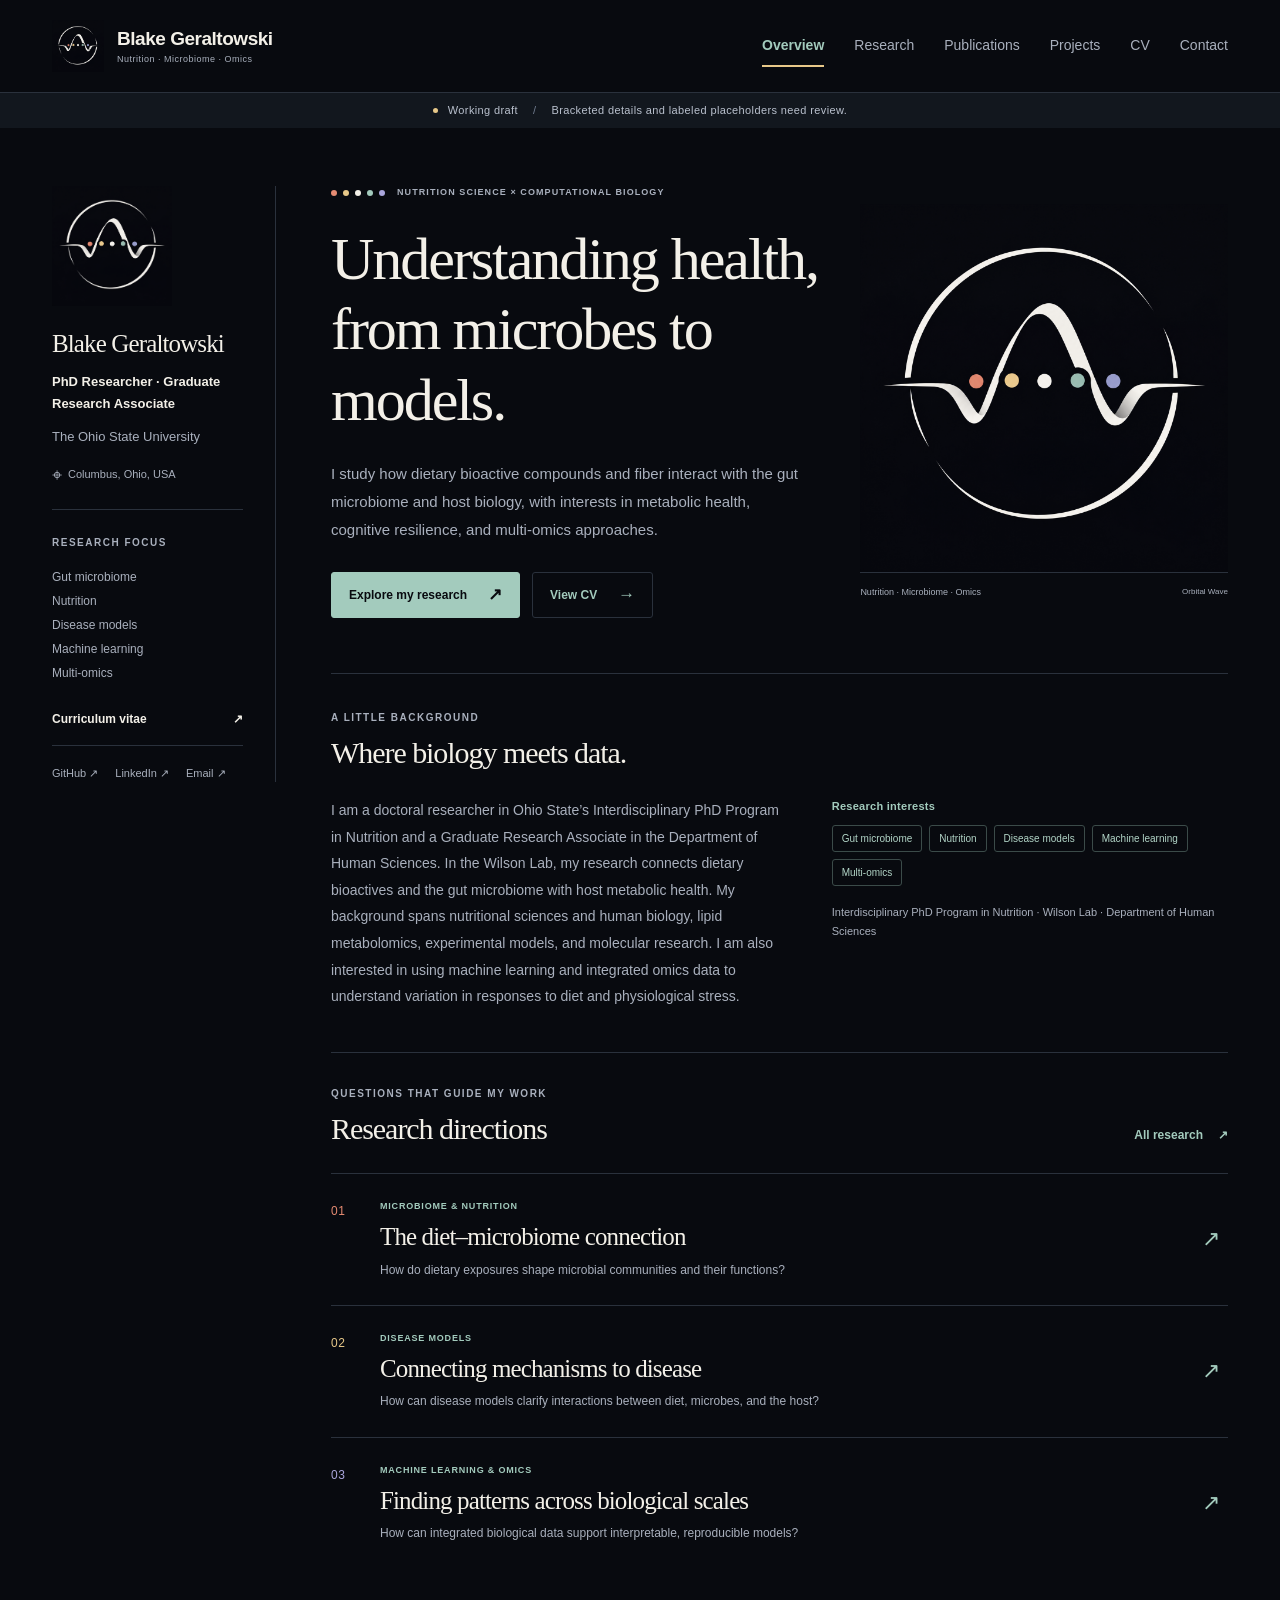
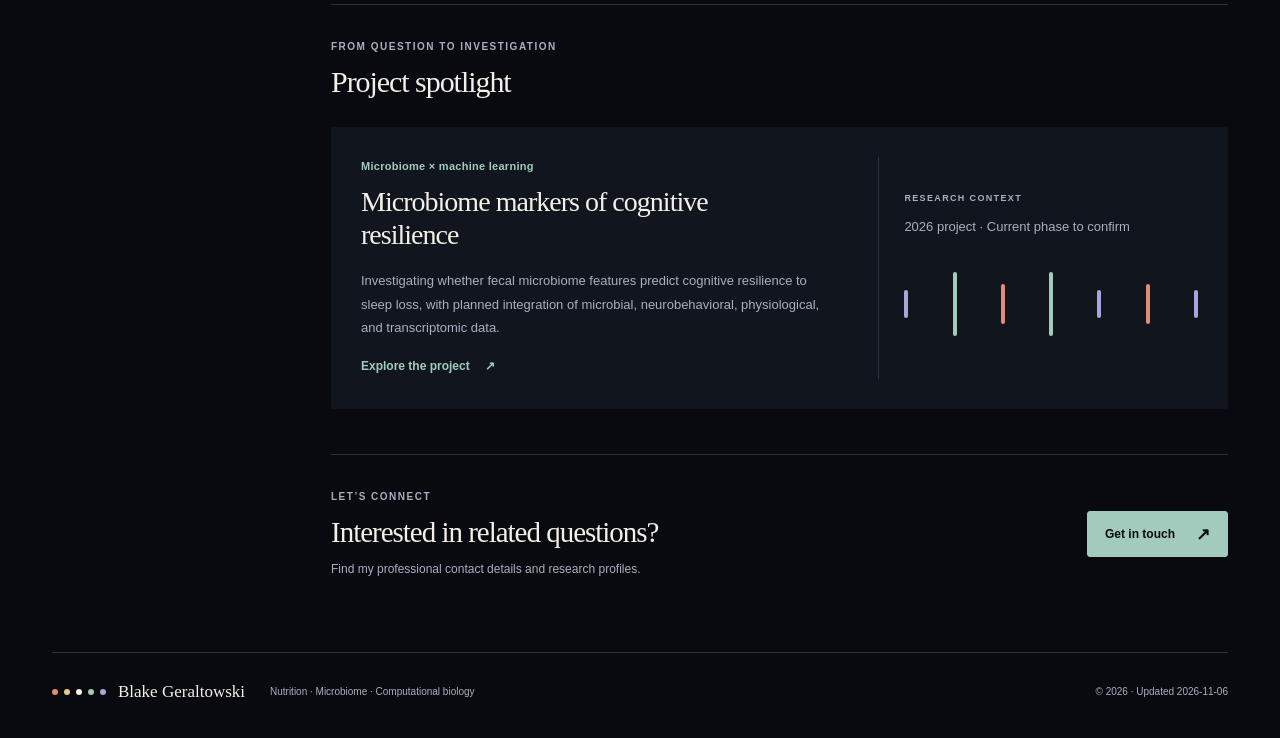
==== commit 45d490d3: "Align the themed footer with the page margins" ====
--- a/index.html
+++ b/index.html
@@ -1,5 +1,5 @@
 <!doctype html>
-<html lang="en"><head><meta charset="utf-8"><meta name="viewport" content="width=device-width,initial-scale=1"><title>Overview | Blake Geraltowski — Nutrition & Microbiome Research</title><meta name="description" content="I study how dietary bioactive compounds and fiber interact with the gut microbiome and host biology, with interests in metabolic health, cognitive resilience, and multi-omics approaches."><meta name="theme-color" content="#080a0f"><meta name="robots" content="noindex,nofollow"><link rel="canonical" href="https://blaeiou.github.io/"><meta property="og:url" content="https://blaeiou.github.io/"><meta property="og:title" content="Blake Geraltowski — Overview"><meta property="og:description" content="I study how dietary bioactive compounds and fiber interact with the gut microbiome and host biology, with interests in metabolic health, cognitive resilience, and multi-omics approaches."><meta property="og:type" content="website"><link rel="icon" href="./assets/orbital-wave-logo.png" type="image/png"><link rel="apple-touch-icon" href="./assets/orbital-wave-logo.png"><link rel="stylesheet" href="./assets/style.css?v=39d2997bb7"><script src="./assets/site.js?v=39d2997bb7" defer></script></head>
+<html lang="en"><head><meta charset="utf-8"><meta name="viewport" content="width=device-width,initial-scale=1"><title>Overview | Blake Geraltowski — Nutrition & Microbiome Research</title><meta name="description" content="I study how dietary bioactive compounds and fiber interact with the gut microbiome and host biology, with interests in metabolic health, cognitive resilience, and multi-omics approaches."><meta name="theme-color" content="#080a0f"><meta name="robots" content="noindex,nofollow"><link rel="canonical" href="https://blaeiou.github.io/"><meta property="og:url" content="https://blaeiou.github.io/"><meta property="og:title" content="Blake Geraltowski — Overview"><meta property="og:description" content="I study how dietary bioactive compounds and fiber interact with the gut microbiome and host biology, with interests in metabolic health, cognitive resilience, and multi-omics approaches."><meta property="og:type" content="website"><link rel="icon" href="./assets/orbital-wave-logo.png" type="image/png"><link rel="apple-touch-icon" href="./assets/orbital-wave-logo.png"><link rel="stylesheet" href="./assets/style.css?v=27525f72a3"><script src="./assets/site.js?v=27525f72a3" defer></script></head>
 <body data-page="overview"><a class="skip-link" href="#main">Skip to content</a><header class="site-header"><div class="header-inner"><a class="brand" href="./"><img src="./assets/orbital-wave-logo.png" width="52" height="52" alt=""><span class="brand-wordmark"><span>Blake Geraltowski</span><span class="brand-descriptor">Nutrition · Microbiome · Omics</span></span></a><button type="button" class="menu-toggle" aria-expanded="false" aria-controls="primary-navigation" hidden>Menu <span aria-hidden="true">☰</span></button><nav id="primary-navigation" aria-label="Primary navigation"><a href="./" aria-current="page">Overview</a><a href="./research/">Research</a><a href="./publications/">Publications</a><a href="./projects/">Projects</a><a href="./cv/">CV</a><a href="./contact/">Contact</a></nav></div></header>
 <div class="draft-bar"><span class="status-dot" aria-hidden="true"></span> Working draft <span class="draft-divider" aria-hidden="true">/</span> Bracketed details and labeled placeholders need review.</div>
 <div class="page-shell"><aside class="profile-sidebar"><div class="profile-mark"><img src="./assets/orbital-wave-logo.png" width="120" height="120" alt="Orbital Wave logo: an ivory orbit and wave with coral, gold, ivory, mint, and lavender dots"></div><p class="profile-name">Blake Geraltowski</p><p class="profile-role">PhD Researcher · Graduate Research Associate</p><p class="profile-institution">The Ohio State University</p><p class="profile-location"><span aria-hidden="true">⌖</span> Columbus, Ohio, USA</p><div class="sidebar-rule"></div><p class="eyebrow">Research focus</p><p class="sidebar-focus">Gut microbiome<br>Nutrition<br>Disease models<br>Machine learning<br>Multi-omics</p><a class="sidebar-cv" href="./cv/">Curriculum vitae <span aria-hidden="true">↗</span></a><div class="sidebar-social"><a class="" href="https://github.com/Blaeiou" target="_blank" rel="noopener noreferrer">GitHub <span aria-hidden="true">↗</span><span class="sr-only"> (opens in new tab)</span></a><a class="" href="https://www.linkedin.com/in/blaeio/" target="_blank" rel="noopener noreferrer">LinkedIn <span aria-hidden="true">↗</span><span class="sr-only"> (opens in new tab)</span></a><a href="mailto:Geraltowski.1@osu.edu">Email <span aria-hidden="true">↗</span></a></div></aside><main id="main" tabindex="-1"><section class="hero"><div class="hero-copy"><div class="hero-kicker"><span class="palette-dots" aria-hidden="true"><i></i><i></i><i></i><i></i><i></i></span><p class="eyebrow">Nutrition science × computational biology</p></div><h1>Understanding health, from microbes to models.</h1><p class="hero-intro">I study how dietary bioactive compounds and fiber interact with the gut microbiome and host biology, with interests in metabolic health, cognitive resilience, and multi-omics approaches.</p><div class="button-row"><a class="button primary" href="./research/">Explore my research <span aria-hidden="true">↗</span></a><a class="button secondary" href="./cv/">View CV <span aria-hidden="true">→</span></a></div></div><figure class="hero-art logo-art"><img src="./assets/orbital-wave-logo.png" width="1254" height="1254" alt="Orbital Wave logo: an ivory orbit and wave with coral, gold, ivory, mint, and lavender dots"><figcaption>Nutrition · Microbiome · Omics <span>Orbital Wave</span></figcaption></figure></section>
--- a/assets/style.css
+++ b/assets/style.css
@@ -107,7 +107,7 @@
 .contact-strip p:not(.eyebrow){font-size:12px;color:var(--muted);margin:0}
 .contact-strip .eyebrow{margin-bottom:11px}
 .contact-strip .button{flex-shrink:0}
-.site-footer{max-width:1336px;margin:0 auto;padding:25px 0 32px;border-top:1px solid var(--line);display:flex;align-items:center;gap:25px;font-size:10px;color:var(--muted)}
+.site-footer{width:calc(100% - 104px);max-width:1336px;margin:0 auto;padding:25px 0 32px;border-top:1px solid var(--line);display:flex;align-items:center;gap:25px;font-size:10px;color:var(--muted)}
 .site-footer .footer-name{display:flex;align-items:center;gap:12px;font-family:var(--serif);font-size:17px;color:var(--ink)}
 .site-footer p{margin:0;flex:1}
 .page-heading{padding:0 0 38px}
@@ -208,8 +208,8 @@
 @media(max-width:760px){.brand-descriptor{font-size:8px;letter-spacing:.035em}.hero-kicker{gap:10px;margin-bottom:20px}.palette-dots{gap:5px}.palette-dots i{width:5px;height:5px}.hero-kicker .eyebrow{font-size:8px}.site-footer .footer-name{display:flex}}
 
 @media(min-width:1500px){.hero h1{font-size:69px}}
-@media(max-width:1200px){.header-inner{padding:17px 32px}#primary-navigation{gap:22px}.page-shell{padding:45px 32px 60px;grid-template-columns:190px minmax(0,1fr);gap:35px}.profile-sidebar{padding-right:25px}.hero{gap:24px;grid-template-columns:1.15fr .85fr}.hero h1{font-size:52px}.hero .eyebrow{font-size:8px}.hero-intro{font-size:14px}.button{gap:14px;font-size:11px;padding:12px 13px}.site-footer{margin:0 32px}.about-columns{gap:30px}.cv-layout{grid-template-columns:120px 1fr;gap:25px}}
+@media(max-width:1200px){.header-inner{padding:17px 32px}#primary-navigation{gap:22px}.page-shell{padding:45px 32px 60px;grid-template-columns:190px minmax(0,1fr);gap:35px}.profile-sidebar{padding-right:25px}.hero{gap:24px;grid-template-columns:1.15fr .85fr}.hero h1{font-size:52px}.hero .eyebrow{font-size:8px}.hero-intro{font-size:14px}.button{gap:14px;font-size:11px;padding:12px 13px}.site-footer{width:calc(100% - 64px);margin:0 32px}.about-columns{gap:30px}.cv-layout{grid-template-columns:120px 1fr;gap:25px}}
 @media(max-width:980px){.page-shell{grid-template-columns:165px minmax(0,1fr);gap:30px}.profile-sidebar{padding-right:22px}.profile-name{font-size:23px}.hero{grid-template-columns:1fr}.hero h1{font-size:57px;max-width:650px}.hero-intro{max-width:590px}.hero-art{display:none}.hero .eyebrow{font-size:9px}.about-columns{grid-template-columns:1fr;gap:25px}.spotlight-inner{grid-template-columns:1fr}.project-aside{display:none}.research-detail{grid-template-columns:90px 1fr;gap:20px}.detail-index span{font-size:9px}.research-detail h2{font-size:30px}.research-intro{grid-template-columns:1fr;padding:25px}.research-intro img{display:none}.cv-layout{grid-template-columns:1fr}.cv-toc{position:static;display:flex;flex-wrap:wrap;gap:8px 15px;border-right:0;padding:0 0 20px;border-bottom:1px solid var(--line)}.cv-toc .eyebrow{width:100%;margin-bottom:3px}.cv-toc a{margin:0}.project-detail dl>div{grid-template-columns:1fr;gap:7px}.project-heading h2{font-size:31px}.contact-grid{gap:30px;grid-template-columns:1fr}.contact-strip{flex-direction:column;align-items:start;gap:22px}.site-footer{flex-wrap:wrap;gap:8px 20px}.site-footer>span{width:100%}}
-@media(max-width:760px){.header-inner{min-height:76px;padding:16px 22px;flex-wrap:wrap;gap:13px}.brand{font-size:17px}.brand img{width:42px;height:42px}.menu-toggle:not([hidden]){display:flex;align-items:center;gap:12px;font-size:12px}#primary-navigation{width:100%;gap:12px 24px;flex-wrap:wrap;border-top:1px solid var(--line);padding-top:5px}#primary-navigation a{font-size:13px}#primary-navigation.collapsible{display:none}#primary-navigation.collapsible.is-open{display:flex}.draft-bar{font-size:9px;padding:8px 22px;gap:6px;justify-content:flex-start;line-height:1.6}.draft-divider{margin:0 1px}.page-shell{display:block;padding:30px 22px 45px}.profile-sidebar{position:static;border-right:0;border-bottom:1px solid var(--line);padding:0 0 23px;margin-bottom:32px;display:grid;grid-template-columns:65px 1fr;gap:0 16px;align-items:start}.profile-mark,.portrait{width:65px;height:65px;grid-row:1 / 5;margin:0}.profile-name{grid-column:2;font-size:23px;margin:0 0 5px}.profile-role{grid-column:2;font-size:10px;margin:0 0 3px;font-weight:500}.profile-institution{grid-column:2;font-size:11px;margin:0}.profile-location,.sidebar-rule,.profile-sidebar>.eyebrow,.sidebar-focus,.sidebar-cv,.sidebar-social{display:none}.hero{padding:0 0 38px}.hero h1{font-size:clamp(43px,8vw,61px);max-width:600px;margin-bottom:22px}.hero .eyebrow{font-size:9px;margin-bottom:20px}.hero-intro{font-size:14px;line-height:1.9;margin-bottom:25px}.button{font-size:11px;min-height:45px;padding:12px 16px;gap:18px}.about-section{padding:29px 0}.section-heading{margin-bottom:22px;align-items:center}.section-heading h2{font-size:28px}.section-heading .text-link{font-size:10px;gap:6px}.about-columns{gap:22px}.about-columns>p{font-size:13px}.research-overview{padding-top:29px}.research-row{grid-template-columns:22px 1fr 16px;gap:12px;padding:22px 0}.research-row h3{font-size:23px}.research-row .small-label{font-size:8px}.research-row p:last-child{font-size:12px}.featured-project{padding-top:29px;margin-bottom:35px}.spotlight-inner{padding:24px;gap:20px}.spotlight-inner h3{font-size:27px}.contact-strip{padding-top:29px}.contact-strip h2{font-size:28px}.site-footer{margin:0 22px;padding:23px 0 26px;display:block}.site-footer>*{display:block;margin-bottom:8px!important}.site-footer p{font-size:9px}.site-footer span{font-size:9px}.page-heading h1{font-size:44px;line-height:1.16}.page-heading{padding-bottom:30px}.lede{font-size:14px}.research-intro{margin-bottom:30px}.research-detail{grid-template-columns:1fr;gap:12px;padding:29px 0}.detail-index{display:flex;align-items:center;gap:15px;font-size:17px}.detail-index span{max-width:none;font-size:9px;margin:0}.research-detail h2{font-size:29px}.research-detail p{font-size:13px}.research-detail .research-question{font-size:19px}.editorial-note{font-size:11px;padding:14px 16px}.publication-toolbar{gap:12px}.publication-toolbar label{font-size:10px}input[type=search],select{font-size:12px;height:45px}select{min-width:90px;padding:8px}.filter-chip{font-size:10px;padding:9px 12px}.results-heading{align-items:start}.results-heading p{font-size:10px}.results-heading .subtle-note{font-size:9px!important;max-width:140px}.publication{padding:24px 0}.publication h2{font-size:25px}.publication-actions{gap:13px}.project-jump{gap:15px;grid-template-columns:1fr;padding-bottom:10px}.project-jump a{display:grid;grid-template-columns:20px 1fr 15px;gap:13px;padding:15px 0}.project-heading{gap:12px}.project-heading h2{font-size:29px}.project-status,.project-summary,.project-detail dl{margin-left:0}.project-summary{font-size:14px}.project-status{font-size:10px}.project-detail{padding:29px 0}.project-detail dl{margin-top:22px}.contact-grid{padding-top:29px}.contact-grid h2{font-size:29px}.cv-body h2{font-size:27px}.cv-body h3{font-size:21px}.cv-body p,.cv-body li{font-size:12px}.cv-header .subtle-note{font-size:10px!important}}
+@media(max-width:760px){.header-inner{min-height:76px;padding:16px 22px;flex-wrap:wrap;gap:13px}.brand{font-size:17px}.brand img{width:42px;height:42px}.menu-toggle:not([hidden]){display:flex;align-items:center;gap:12px;font-size:12px}#primary-navigation{width:100%;gap:12px 24px;flex-wrap:wrap;border-top:1px solid var(--line);padding-top:5px}#primary-navigation a{font-size:13px}#primary-navigation.collapsible{display:none}#primary-navigation.collapsible.is-open{display:flex}.draft-bar{font-size:9px;padding:8px 22px;gap:6px;justify-content:flex-start;line-height:1.6}.draft-divider{margin:0 1px}.page-shell{display:block;padding:30px 22px 45px}.profile-sidebar{position:static;border-right:0;border-bottom:1px solid var(--line);padding:0 0 23px;margin-bottom:32px;display:grid;grid-template-columns:65px 1fr;gap:0 16px;align-items:start}.profile-mark,.portrait{width:65px;height:65px;grid-row:1 / 5;margin:0}.profile-name{grid-column:2;font-size:23px;margin:0 0 5px}.profile-role{grid-column:2;font-size:10px;margin:0 0 3px;font-weight:500}.profile-institution{grid-column:2;font-size:11px;margin:0}.profile-location,.sidebar-rule,.profile-sidebar>.eyebrow,.sidebar-focus,.sidebar-cv,.sidebar-social{display:none}.hero{padding:0 0 38px}.hero h1{font-size:clamp(43px,8vw,61px);max-width:600px;margin-bottom:22px}.hero .eyebrow{font-size:9px;margin-bottom:20px}.hero-intro{font-size:14px;line-height:1.9;margin-bottom:25px}.button{font-size:11px;min-height:45px;padding:12px 16px;gap:18px}.about-section{padding:29px 0}.section-heading{margin-bottom:22px;align-items:center}.section-heading h2{font-size:28px}.section-heading .text-link{font-size:10px;gap:6px}.about-columns{gap:22px}.about-columns>p{font-size:13px}.research-overview{padding-top:29px}.research-row{grid-template-columns:22px 1fr 16px;gap:12px;padding:22px 0}.research-row h3{font-size:23px}.research-row .small-label{font-size:8px}.research-row p:last-child{font-size:12px}.featured-project{padding-top:29px;margin-bottom:35px}.spotlight-inner{padding:24px;gap:20px}.spotlight-inner h3{font-size:27px}.contact-strip{padding-top:29px}.contact-strip h2{font-size:28px}.site-footer{width:calc(100% - 44px);margin:0 22px;padding:23px 0 26px;display:block}.site-footer>*{display:block;margin-bottom:8px!important}.site-footer p{font-size:9px}.site-footer span{font-size:9px}.page-heading h1{font-size:44px;line-height:1.16}.page-heading{padding-bottom:30px}.lede{font-size:14px}.research-intro{margin-bottom:30px}.research-detail{grid-template-columns:1fr;gap:12px;padding:29px 0}.detail-index{display:flex;align-items:center;gap:15px;font-size:17px}.detail-index span{max-width:none;font-size:9px;margin:0}.research-detail h2{font-size:29px}.research-detail p{font-size:13px}.research-detail .research-question{font-size:19px}.editorial-note{font-size:11px;padding:14px 16px}.publication-toolbar{gap:12px}.publication-toolbar label{font-size:10px}input[type=search],select{font-size:12px;height:45px}select{min-width:90px;padding:8px}.filter-chip{font-size:10px;padding:9px 12px}.results-heading{align-items:start}.results-heading p{font-size:10px}.results-heading .subtle-note{font-size:9px!important;max-width:140px}.publication{padding:24px 0}.publication h2{font-size:25px}.publication-actions{gap:13px}.project-jump{gap:15px;grid-template-columns:1fr;padding-bottom:10px}.project-jump a{display:grid;grid-template-columns:20px 1fr 15px;gap:13px;padding:15px 0}.project-heading{gap:12px}.project-heading h2{font-size:29px}.project-status,.project-summary,.project-detail dl{margin-left:0}.project-summary{font-size:14px}.project-status{font-size:10px}.project-detail{padding:29px 0}.project-detail dl{margin-top:22px}.contact-grid{padding-top:29px}.contact-grid h2{font-size:29px}.cv-body h2{font-size:27px}.cv-body h3{font-size:21px}.cv-body p,.cv-body li{font-size:12px}.cv-header .subtle-note{font-size:10px!important}}
 @media(prefers-reduced-motion:reduce){html{scroll-behavior:auto}*{transition:none!important}}
 @media print{:root{color-scheme:light;--paper:#fff;--ink:#111;--muted:#444;--line:#bbb;--accent:#111}@page{size:A4;margin:16mm}body{background:white;color:#111;font:10pt/1.5 Arial,sans-serif}.site-header,.draft-bar,.profile-sidebar,.site-footer,.skip-link,.cv-toc,.cv-header .button-row,.cv-header>.subtle-note{display:none!important}.page-shell{display:block;padding:0;margin:0;max-width:none}.cv-layout{display:block}.page-heading{padding:0 0 12pt;margin-bottom:18pt}.cv-header{border-bottom:1px solid #aaa}.cv-header .eyebrow{font-size:8pt;color:#444}.cv-header h1{font-size:30pt;color:black}.cv-header .lede{font-size:12pt;color:#333}.cv-body h2{font-size:16pt;border:0;padding:10pt 0 0;margin:16pt 0 9pt;break-after:avoid;color:black}.cv-body h3{font-size:12pt;margin:11pt 0 5pt;break-after:avoid;color:black}.cv-body p,.cv-body li{font-size:9pt;line-height:1.5;color:#222}.cv-body>p:first-child{font-size:18pt}.cv-body ul{margin-bottom:8pt}.cv-body li{margin-bottom:3pt}.cv-body a{color:black}h1,h2,h3,h4{break-after:avoid}p,li{orphans:3;widows:3}a{text-decoration:none}main{width:100%}.project-detail,.publication{break-inside:avoid}}
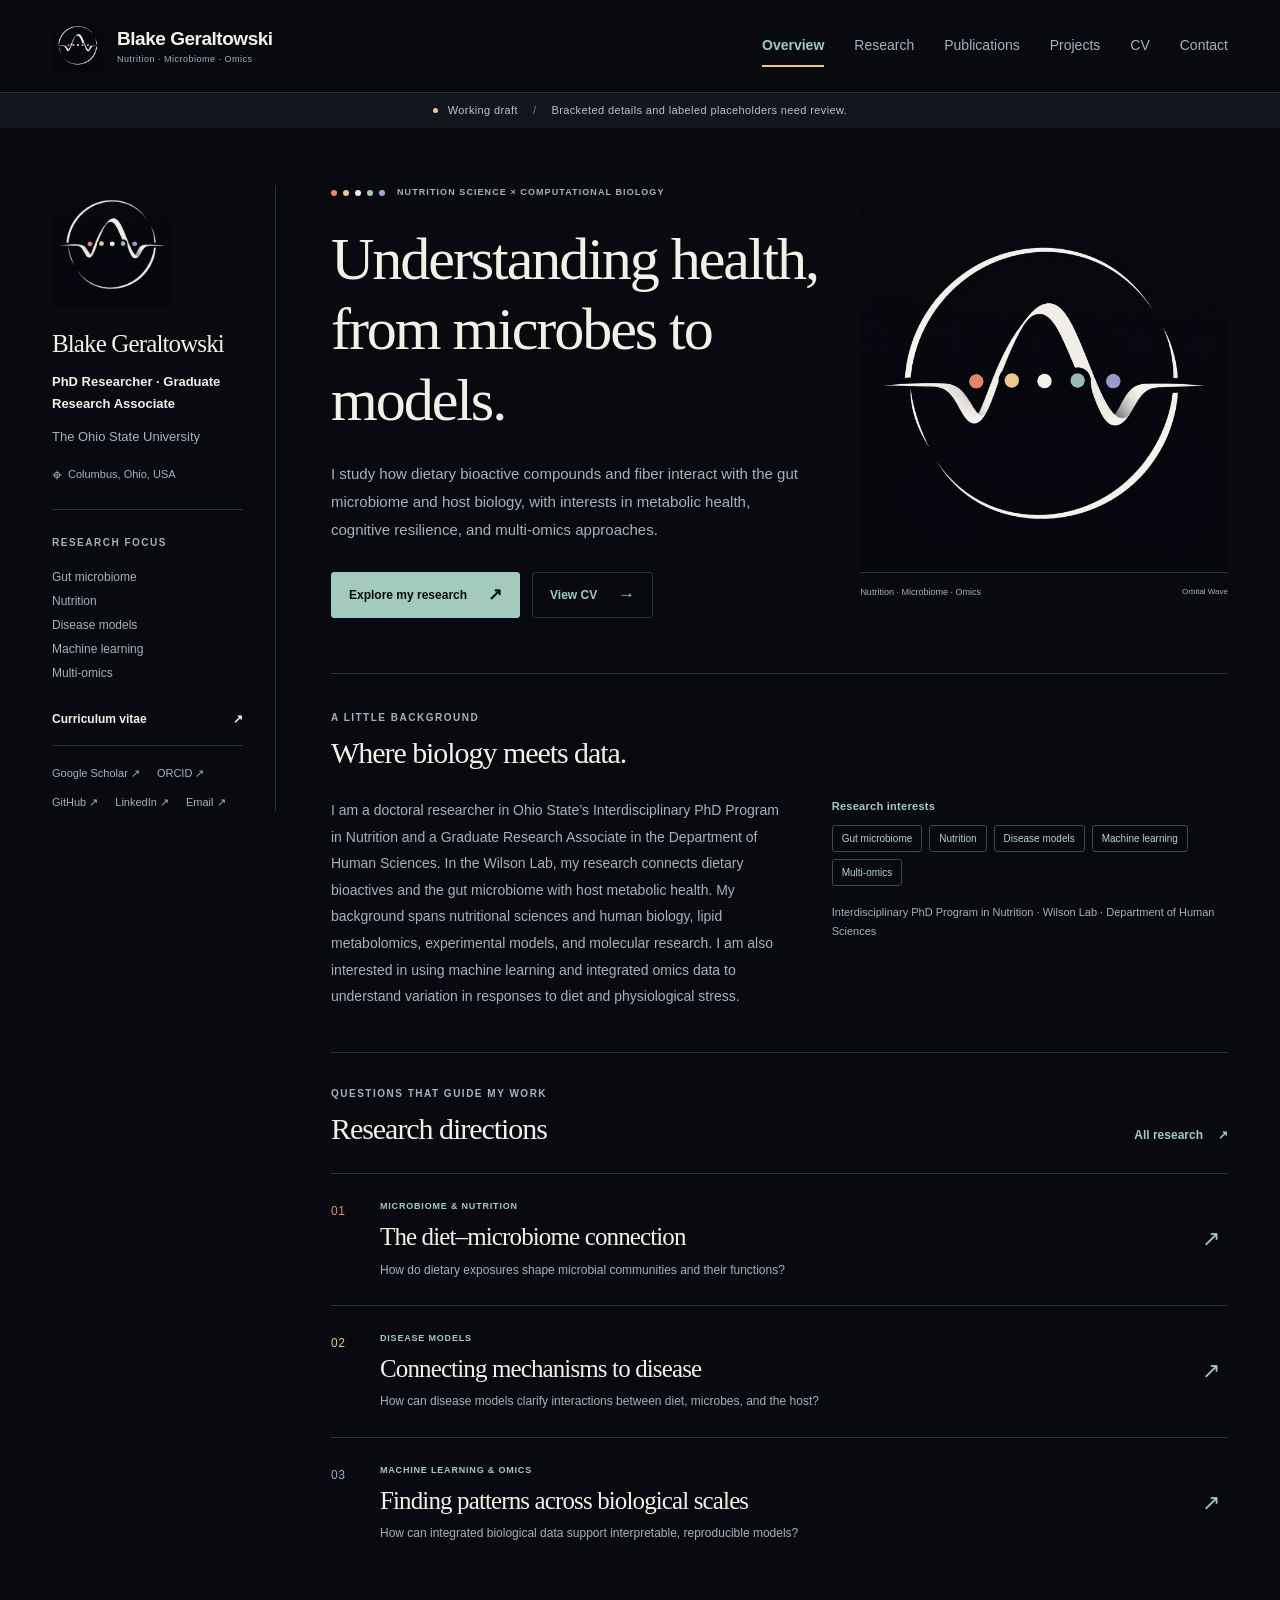
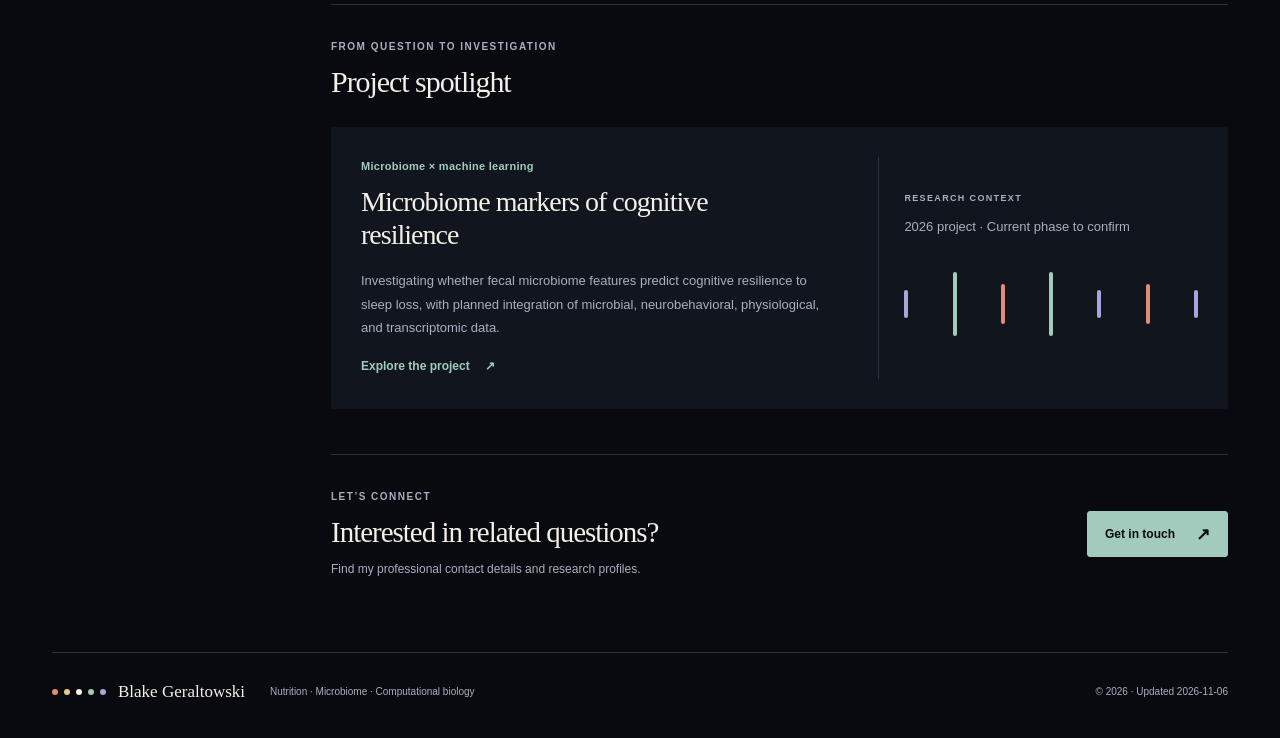
==== commit c402a399: "Update academic profiles and confirm no publications to date" ====
--- a/index.html
+++ b/index.html
@@ -2,7 +2,7 @@
 <html lang="en"><head><meta charset="utf-8"><meta name="viewport" content="width=device-width,initial-scale=1"><title>Overview | Blake Geraltowski — Nutrition & Microbiome Research</title><meta name="description" content="I study how dietary bioactive compounds and fiber interact with the gut microbiome and host biology, with interests in metabolic health, cognitive resilience, and multi-omics approaches."><meta name="theme-color" content="#080a0f"><meta name="robots" content="noindex,nofollow"><link rel="canonical" href="https://blaeiou.github.io/"><meta property="og:url" content="https://blaeiou.github.io/"><meta property="og:title" content="Blake Geraltowski — Overview"><meta property="og:description" content="I study how dietary bioactive compounds and fiber interact with the gut microbiome and host biology, with interests in metabolic health, cognitive resilience, and multi-omics approaches."><meta property="og:type" content="website"><link rel="icon" href="./assets/orbital-wave-logo.png" type="image/png"><link rel="apple-touch-icon" href="./assets/orbital-wave-logo.png"><link rel="stylesheet" href="./assets/style.css?v=27525f72a3"><script src="./assets/site.js?v=27525f72a3" defer></script></head>
 <body data-page="overview"><a class="skip-link" href="#main">Skip to content</a><header class="site-header"><div class="header-inner"><a class="brand" href="./"><img src="./assets/orbital-wave-logo.png" width="52" height="52" alt=""><span class="brand-wordmark"><span>Blake Geraltowski</span><span class="brand-descriptor">Nutrition · Microbiome · Omics</span></span></a><button type="button" class="menu-toggle" aria-expanded="false" aria-controls="primary-navigation" hidden>Menu <span aria-hidden="true">☰</span></button><nav id="primary-navigation" aria-label="Primary navigation"><a href="./" aria-current="page">Overview</a><a href="./research/">Research</a><a href="./publications/">Publications</a><a href="./projects/">Projects</a><a href="./cv/">CV</a><a href="./contact/">Contact</a></nav></div></header>
 <div class="draft-bar"><span class="status-dot" aria-hidden="true"></span> Working draft <span class="draft-divider" aria-hidden="true">/</span> Bracketed details and labeled placeholders need review.</div>
-<div class="page-shell"><aside class="profile-sidebar"><div class="profile-mark"><img src="./assets/orbital-wave-logo.png" width="120" height="120" alt="Orbital Wave logo: an ivory orbit and wave with coral, gold, ivory, mint, and lavender dots"></div><p class="profile-name">Blake Geraltowski</p><p class="profile-role">PhD Researcher · Graduate Research Associate</p><p class="profile-institution">The Ohio State University</p><p class="profile-location"><span aria-hidden="true">⌖</span> Columbus, Ohio, USA</p><div class="sidebar-rule"></div><p class="eyebrow">Research focus</p><p class="sidebar-focus">Gut microbiome<br>Nutrition<br>Disease models<br>Machine learning<br>Multi-omics</p><a class="sidebar-cv" href="./cv/">Curriculum vitae <span aria-hidden="true">↗</span></a><div class="sidebar-social"><a class="" href="https://github.com/Blaeiou" target="_blank" rel="noopener noreferrer">GitHub <span aria-hidden="true">↗</span><span class="sr-only"> (opens in new tab)</span></a><a class="" href="https://www.linkedin.com/in/blaeio/" target="_blank" rel="noopener noreferrer">LinkedIn <span aria-hidden="true">↗</span><span class="sr-only"> (opens in new tab)</span></a><a href="mailto:Geraltowski.1@osu.edu">Email <span aria-hidden="true">↗</span></a></div></aside><main id="main" tabindex="-1"><section class="hero"><div class="hero-copy"><div class="hero-kicker"><span class="palette-dots" aria-hidden="true"><i></i><i></i><i></i><i></i><i></i></span><p class="eyebrow">Nutrition science × computational biology</p></div><h1>Understanding health, from microbes to models.</h1><p class="hero-intro">I study how dietary bioactive compounds and fiber interact with the gut microbiome and host biology, with interests in metabolic health, cognitive resilience, and multi-omics approaches.</p><div class="button-row"><a class="button primary" href="./research/">Explore my research <span aria-hidden="true">↗</span></a><a class="button secondary" href="./cv/">View CV <span aria-hidden="true">→</span></a></div></div><figure class="hero-art logo-art"><img src="./assets/orbital-wave-logo.png" width="1254" height="1254" alt="Orbital Wave logo: an ivory orbit and wave with coral, gold, ivory, mint, and lavender dots"><figcaption>Nutrition · Microbiome · Omics <span>Orbital Wave</span></figcaption></figure></section>
+<div class="page-shell"><aside class="profile-sidebar"><div class="profile-mark"><img src="./assets/orbital-wave-logo.png" width="120" height="120" alt="Orbital Wave logo: an ivory orbit and wave with coral, gold, ivory, mint, and lavender dots"></div><p class="profile-name">Blake Geraltowski</p><p class="profile-role">PhD Researcher · Graduate Research Associate</p><p class="profile-institution">The Ohio State University</p><p class="profile-location"><span aria-hidden="true">⌖</span> Columbus, Ohio, USA</p><div class="sidebar-rule"></div><p class="eyebrow">Research focus</p><p class="sidebar-focus">Gut microbiome<br>Nutrition<br>Disease models<br>Machine learning<br>Multi-omics</p><a class="sidebar-cv" href="./cv/">Curriculum vitae <span aria-hidden="true">↗</span></a><div class="sidebar-social"><a class="" href="https://scholar.google.com/citations?user=MeYhJkIAAAAJ&amp;hl=en" target="_blank" rel="noopener noreferrer">Google Scholar <span aria-hidden="true">↗</span><span class="sr-only"> (opens in new tab)</span></a><a class="" href="https://orcid.org/0009-0001-6110-2436" target="_blank" rel="noopener noreferrer">ORCID <span aria-hidden="true">↗</span><span class="sr-only"> (opens in new tab)</span></a><a class="" href="https://github.com/Blaeiou" target="_blank" rel="noopener noreferrer">GitHub <span aria-hidden="true">↗</span><span class="sr-only"> (opens in new tab)</span></a><a class="" href="https://www.linkedin.com/in/blaeiou/" target="_blank" rel="noopener noreferrer">LinkedIn <span aria-hidden="true">↗</span><span class="sr-only"> (opens in new tab)</span></a><a href="mailto:Geraltowski.1@osu.edu">Email <span aria-hidden="true">↗</span></a></div></aside><main id="main" tabindex="-1"><section class="hero"><div class="hero-copy"><div class="hero-kicker"><span class="palette-dots" aria-hidden="true"><i></i><i></i><i></i><i></i><i></i></span><p class="eyebrow">Nutrition science × computational biology</p></div><h1>Understanding health, from microbes to models.</h1><p class="hero-intro">I study how dietary bioactive compounds and fiber interact with the gut microbiome and host biology, with interests in metabolic health, cognitive resilience, and multi-omics approaches.</p><div class="button-row"><a class="button primary" href="./research/">Explore my research <span aria-hidden="true">↗</span></a><a class="button secondary" href="./cv/">View CV <span aria-hidden="true">→</span></a></div></div><figure class="hero-art logo-art"><img src="./assets/orbital-wave-logo.png" width="1254" height="1254" alt="Orbital Wave logo: an ivory orbit and wave with coral, gold, ivory, mint, and lavender dots"><figcaption>Nutrition · Microbiome · Omics <span>Orbital Wave</span></figcaption></figure></section>
   <section class="about-section"><div class="section-heading"><div><p class="eyebrow">A little background</p><h2>Where biology meets data.</h2></div></div><div class="about-columns"><p>I am a doctoral researcher in Ohio State’s Interdisciplinary PhD Program in Nutrition and a Graduate Research Associate in the Department of Human Sciences. In the Wilson Lab, my research connects dietary bioactives and the gut microbiome with host metabolic health. My background spans nutritional sciences and human biology, lipid metabolomics, experimental models, and molecular research. I am also interested in using machine learning and integrated omics data to understand variation in responses to diet and physiological stress.</p><div><p class="small-label">Research interests</p><div class="tags"><span class="tag ">Gut microbiome</span><span class="tag ">Nutrition</span><span class="tag ">Disease models</span><span class="tag ">Machine learning</span><span class="tag ">Multi-omics</span></div><p class="subtle-note">Interdisciplinary PhD Program in Nutrition · Wilson Lab · Department of Human Sciences</p></div></div></section>
   <section class="research-overview"><div class="section-heading"><div><p class="eyebrow">Questions that guide my work</p><h2>Research directions</h2></div><a class="text-link" href="./research/">All research <span aria-hidden="true">↗</span></a></div><div class="research-list"><a class="research-row" href="./research/#microbiome-nutrition"><span class="row-number">01</span><div><p class="small-label">Microbiome &amp; nutrition</p><h3>The diet–microbiome connection</h3><p>How do dietary exposures shape microbial communities and their functions?</p></div><span class="row-arrow" aria-hidden="true">↗</span></a><a class="research-row" href="./research/#disease-models"><span class="row-number">02</span><div><p class="small-label">Disease models</p><h3>Connecting mechanisms to disease</h3><p>How can disease models clarify interactions between diet, microbes, and the host?</p></div><span class="row-arrow" aria-hidden="true">↗</span></a><a class="research-row" href="./research/#ml-omics"><span class="row-number">03</span><div><p class="small-label">Machine learning &amp; omics</p><h3>Finding patterns across biological scales</h3><p>How can integrated biological data support interpretable, reproducible models?</p></div><span class="row-arrow" aria-hidden="true">↗</span></a></div></section>
   <section class="featured-project"><div class="section-heading"><div><p class="eyebrow">From question to investigation</p><h2>Project spotlight</h2></div></div><div class="spotlight-inner"><div><p class="small-label">Microbiome × machine learning</p><h3>Microbiome markers of cognitive resilience</h3><p>Investigating whether fecal microbiome features predict cognitive resilience to sleep loss, with planned integration of microbial, neurobehavioral, physiological, and transcriptomic data.</p><a class="text-link" href="./projects/#microbiome-cognitive-resilience">Explore the project <span aria-hidden="true">↗</span></a></div><div class="project-aside"><p class="eyebrow">Research context</p><p>2026 project · Current phase to confirm</p><div class="line-motif" aria-hidden="true"><i></i><i></i><i></i><i></i><i></i><i></i><i></i></div></div></div></section>
